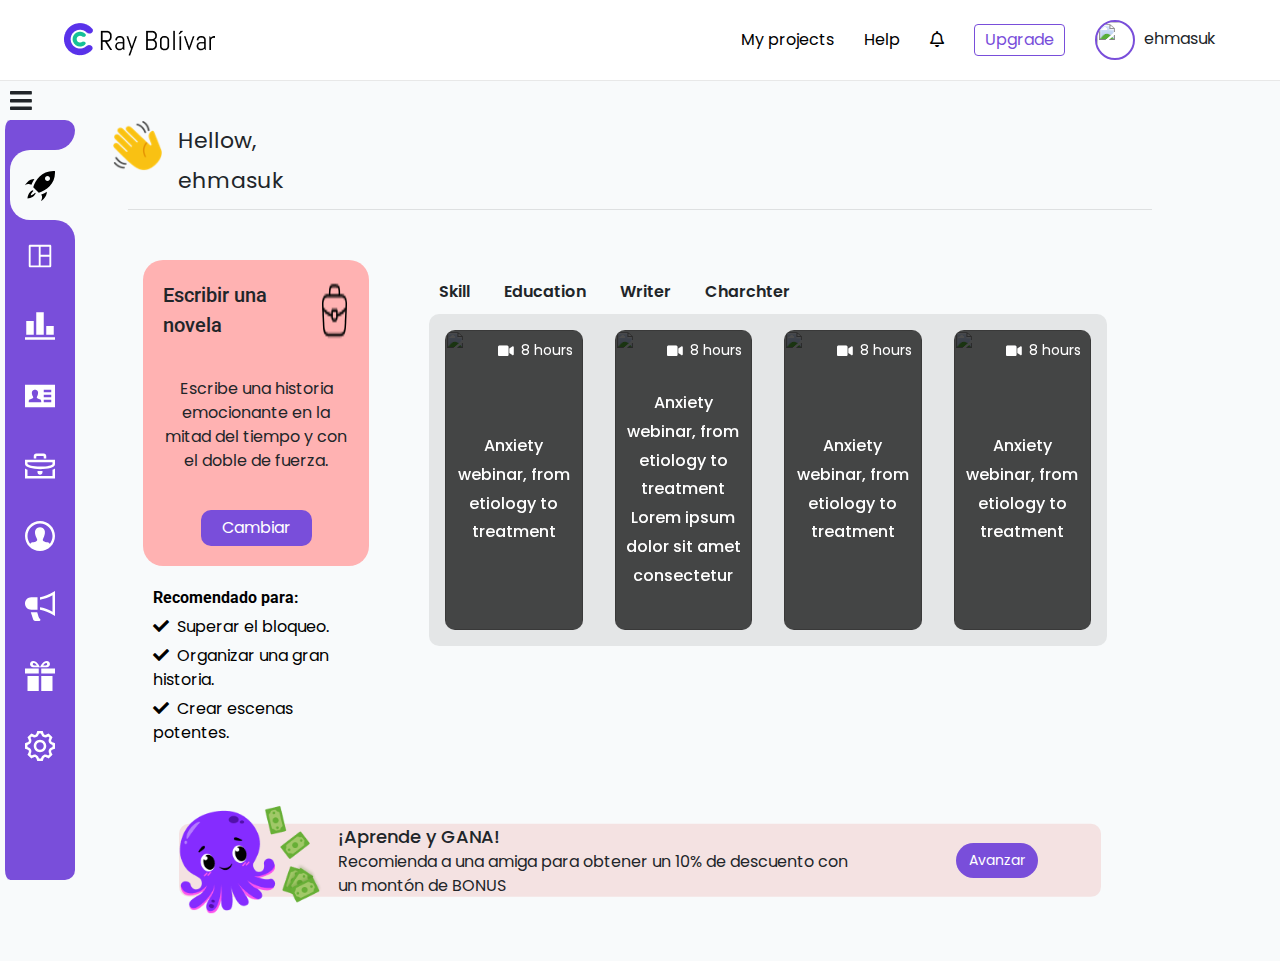
==== index.html @ 6b970803 "2" ====
<!DOCTYPE html>
<html lang="en">
    <head>
        <meta charset="UTF-8" />
        <meta name="viewport" content="width=device-width, initial-scale=1.0" />
        <meta http-equiv="X-UA-Compatible" content="ie=edge" />
        <meta name="Description" content="Enter your description here" />
        <link rel="stylesheet" href="https://cdnjs.cloudflare.com/ajax/libs/twitter-bootstrap/4.6.0/css/bootstrap.min.css" />
        <link rel="stylesheet" href="https://cdnjs.cloudflare.com/ajax/libs/font-awesome/5.15.4/css/all.min.css" />
        <link rel="stylesheet" href="style.css" />
        <!-- google fonts -->
        <link href="https://fonts.googleapis.com/css2?family=Abel&family=Inter:wght@400;500;600&display=swap" rel="stylesheet">
        <link href="https://fonts.googleapis.com/css2?family=Poppins:wght@300;400;500;600;700;800&family=Roboto:wght@300;400;500;700;900&display=swap" rel="stylesheet">
        <!-- owl carousel -->
        <link rel="stylesheet" href="css/owl.carousel.min.css">
        <link rel="stylesheet" href="css/owl.theme.default.min.css">
        <title>Dashboard 2.0</title>
    </head>
    <body>


<!-- font-family: 'Abel', sans-serif; -->
<!-- font-family: 'Inter', sans-serif; -->
<!-- font-family: 'Roboto', sans-serif; -->


        <!-- header -->
        <div class="new-dash-header">
            <div class="header-container">
                <div class="row align-items-center justify-content-between">
                    <div class="col logo">
                        <img src="img/Group 263.png" alt="" class="img-fluid">
                    </div>
                    <div class="col">
                        <div class="link-itmes">

                            <a href="#">My projects</a>
                            <a href="#">Help</a>
                            <a href="#"><i class="far fa-bell"></i></a>
                            <a href="#">
                                <button class="btn upgrade-btn">Upgrade</button>
                            </a>
                            <div href="#" class="user-img-wraper">
                                <img src="https://escuela-ray-bolivar-sosa.com/newtheme/images/59f9b8d60fe1f-bpfull6fb4.jpg" alt="" class="img-fluid">
                                <span>ehmasuk</span>
                                <div class="drop-inner">
                                    <a href="#"> <i class="fas fa-user"></i> Profile</a>
                                    <a href="#"> <i class="fas fa-play-circle"></i> Videos</a>
                                    <a href="#"> <i class="fas fa-money-bill"></i> Facturas</a>
                                    <a href="#"> <i class="fas fa-award"></i> Certificados</a>
                                    <a href="#"> <i class="far fa-heart"></i> Lista de deseos</a>
                                </div>
                            </div>

                        </div>
                    </div>
                </div>
            </div>
        </div>


        <i class="fas fa-bars" id="dashborad-toogle-btn"></i>

        <!-- sidebar -->
        <div class="new-sidebar">
            
            <ul>
                <li class="list active">
                    <b></b>
                    <b></b>
                    <a href="#">
                        <span class="icon">
                            <svg xmlns="http://www.w3.org/2000/svg" width="24" height="24" viewBox="0 0 24 24"><path d="M8.566 17.842c-.945 2.462-3.678 4.012-6.563 4.161.139-2.772 1.684-5.608 4.209-6.563l.51.521c-1.534 1.523-2.061 2.765-2.144 3.461.704-.085 2.006-.608 3.483-2.096l.505.516zm-1.136-11.342c-1.778-.01-4.062.911-5.766 2.614-.65.649-1.222 1.408-1.664 2.258 1.538-1.163 3.228-1.485 5.147-.408.566-1.494 1.32-3.014 2.283-4.464zm5.204 17.5c.852-.44 1.61-1.013 2.261-1.664 1.708-1.706 2.622-4.001 2.604-5.782-1.575 1.03-3.125 1.772-4.466 2.296 1.077 1.92.764 3.614-.399 5.15zm11.312-23.956c-.428-.03-.848-.044-1.261-.044-9.338 0-14.465 7.426-16.101 13.009l4.428 4.428c5.78-1.855 12.988-6.777 12.988-15.993v-.059c-.002-.437-.019-.884-.054-1.341zm-5.946 7.956c-1.105 0-2-.895-2-2s.895-2 2-2 2 .895 2 2-.895 2-2 2z"/></svg>
                        </span>
                        <span class="title">Startup</span>
                    </a>
                </li>
                <li class="list">
                    <b></b>
                    <b></b>
                    <a href="#">
                        <span class="icon">
                            <svg clip-rule="evenodd" fill-rule="evenodd" stroke-linejoin="round" stroke-miterlimit="2" viewBox="0 0 24 24" xmlns="http://www.w3.org/2000/svg"><path d="m21 4c0-.478-.379-1-1-1h-16c-.62 0-1 .519-1 1v16c0 .621.52 1 1 1h16c.478 0 1-.379 1-1zm-10 .5v15h-6.5v-15zm1.5 8h7v7h-7zm7-8v6.5h-7v-6.5z" fill-rule="nonzero"/></svg>
                        </span>
                        <span class="title">Dashboard</span>
                    </a>
                </li>
                <li class="list">
                    <b></b>
                    <b></b>
                    <a href="#">
                        <span class="icon">
                            <svg xmlns="http://www.w3.org/2000/svg" width="24" height="24" viewBox="0 0 24 24"><path d="M7 19h-6v-11h6v11zm8-18h-6v18h6v-18zm8 11h-6v7h6v-7zm1 9h-24v2h24v-2z"/></svg>
                        </span>
                        <span class="title">Objetivo</span>
                    </a>
                </li>
                <li class="list">
                    <b></b>
                    <b></b>
                    <a href="#">
                        <span class="icon">
                            <svg xmlns="http://www.w3.org/2000/svg" width="24" height="24" viewBox="0 0 24 24"><path d="M0 3v18h24v-18h-24zm13 14h-10v-.417c-.004-1.112.044-1.747 1.324-2.043 1.403-.324 2.787-.613 2.122-1.841-1.973-3.637-.563-5.699 1.554-5.699 2.077 0 3.521 1.985 1.556 5.699-.647 1.22.688 1.51 2.121 1.841 1.284.297 1.328.936 1.323 2.057v.403zm8 0h-6v-2h6v2zm0-4h-6v-2h6v2zm0-4h-6v-2h6v2z"/></svg>
                        </span>
                        <span class="title">Asesorías</span>
                    </a>
                </li>
                <li class="list">
                    <b></b>
                    <b></b>
                    <a href="#">
                        <span class="icon">
                            <svg xmlns="http://www.w3.org/2000/svg" width="24" height="24" viewBox="0 0 24 24"><path d="M22 9v1.528c-.476.69-3.815 1.971-9.77 1.971-6.239 0-9.736-1.358-10.23-2.088v-1.411h20zm2-2h-24v3.491c0 2.657 6.154 4.009 12.23 4.009 5.922 0 11.77-1.284 11.77-3.895v-3.605zm-2 8.074v4.926h-20v-5.001c-.823-.337-1.478-.711-2-1.096v8.097h24v-7.949c-.583.402-1.262.741-2 1.023zm-8 1.958c0 1.087-.896 1.968-2 1.968s-2-.881-2-1.968v-1.032h4v1.032zm-5-15.032c-1.104 0-2 .896-2 2v2h2v-1.5c0-.276.224-.5.5-.5h5c.276 0 .5.224.5.5v1.5h2v-2c0-1.104-.896-2-2-2h-6z"/></svg>
                        </span>
                        <span class="title">Mis Libros</span>
                    </a>
                </li>
                <li class="list">
                    <b></b>
                    <b></b>
                    <a href="#">
                        <span class="icon">
                            <svg xmlns="http://www.w3.org/2000/svg" width="24" height="24" viewBox="0 0 24 24"><path d="M12 0c-6.627 0-12 5.373-12 12s5.373 12 12 12 12-5.373 12-12-5.373-12-12-12zm7.753 18.305c-.261-.586-.789-.991-1.871-1.241-2.293-.529-4.428-.993-3.393-2.945 3.145-5.942.833-9.119-2.489-9.119-3.388 0-5.644 3.299-2.489 9.119 1.066 1.964-1.148 2.427-3.393 2.945-1.084.25-1.608.658-1.867 1.246-1.405-1.723-2.251-3.919-2.251-6.31 0-5.514 4.486-10 10-10s10 4.486 10 10c0 2.389-.845 4.583-2.247 6.305z"/></svg>
                        </span>
                        <span class="title">Puntos</span>
                    </a>
                </li>
                <li class="list">
                    <b></b>
                    <b></b>
                    <a href="#">
                        <span class="icon">
                            <svg xmlns="http://www.w3.org/2000/svg" width="24" height="24" viewBox="0 0 24 24"><path d="M10 5h-5.033c-2.743 0-4.967 2.239-4.967 5 0 2.762 2.224 5 4.967 5h5.033v-10zm2.007 17.475c-.52-.424-.902-.994-1.095-1.637l-1.151-3.827h-5.125l1.905 5.883c.214.659.828 1.106 1.521 1.106h3.439c.358 0 .677-.225.797-.562.12-.337.015-.713-.263-.939l-.028-.024zm-.007-17.475v2.014c3.088-.445 6.379-1.603 10-3.544v13.064c-3.607-1.924-6.958-3.109-10-3.548v2.014c3.164.509 7.16 1.992 12 5v-20c-4.964 3.085-8.877 4.502-12 5z"/></svg>
                        </span>
                        <span class="title">Afiliacion</span>
                    </a>
                </li>
                </li>
                <li class="list">
                    <b></b>
                    <b></b>
                    <a href="#">
                        <span class="icon">
                            <svg xmlns="http://www.w3.org/2000/svg" width="24" height="24" viewBox="0 0 24 24"><path d="M11 24h-9v-12h9v12zm0-18h-11v4h11v-4zm2 18h9v-12h-9v12zm0-18v4h11v-4h-11zm4.369-6c-2.947 0-4.671 3.477-5.369 5h5.345c3.493 0 3.53-5 .024-5zm-.796 3.621h-2.043c.739-1.121 1.439-1.966 2.342-1.966 1.172 0 1.228 1.966-.299 1.966zm-9.918 1.379h5.345c-.698-1.523-2.422-5-5.369-5-3.506 0-3.469 5 .024 5zm.473-3.345c.903 0 1.603.845 2.342 1.966h-2.043c-1.527 0-1.471-1.966-.299-1.966z"/></svg>
                        </span>
                        <span class="title">Suscripcion</span>
                    </a>
                </li>
                <li class="list">
                    <b></b>
                    <b></b>
                    <a href="#">
                        <span class="icon">
                            <svg xmlns="http://www.w3.org/2000/svg" width="24" height="24" viewBox="0 0 24 24"><path d="M24 14.187v-4.374c-2.148-.766-2.726-.802-3.027-1.529-.303-.729.083-1.169 1.059-3.223l-3.093-3.093c-2.026.963-2.488 1.364-3.224 1.059-.727-.302-.768-.889-1.527-3.027h-4.375c-.764 2.144-.8 2.725-1.529 3.027-.752.313-1.203-.1-3.223-1.059l-3.093 3.093c.977 2.055 1.362 2.493 1.059 3.224-.302.727-.881.764-3.027 1.528v4.375c2.139.76 2.725.8 3.027 1.528.304.734-.081 1.167-1.059 3.223l3.093 3.093c1.999-.95 2.47-1.373 3.223-1.059.728.302.764.88 1.529 3.027h4.374c.758-2.131.799-2.723 1.537-3.031.745-.308 1.186.099 3.215 1.062l3.093-3.093c-.975-2.05-1.362-2.492-1.059-3.223.3-.726.88-.763 3.027-1.528zm-4.875.764c-.577 1.394-.068 2.458.488 3.578l-1.084 1.084c-1.093-.543-2.161-1.076-3.573-.49-1.396.581-1.79 1.693-2.188 2.877h-1.534c-.398-1.185-.791-2.297-2.183-2.875-1.419-.588-2.507-.045-3.579.488l-1.083-1.084c.557-1.118 1.066-2.18.487-3.58-.579-1.391-1.691-1.784-2.876-2.182v-1.533c1.185-.398 2.297-.791 2.875-2.184.578-1.394.068-2.459-.488-3.579l1.084-1.084c1.082.538 2.162 1.077 3.58.488 1.392-.577 1.785-1.69 2.183-2.875h1.534c.398 1.185.792 2.297 2.184 2.875 1.419.588 2.506.045 3.579-.488l1.084 1.084c-.556 1.121-1.065 2.187-.488 3.58.577 1.391 1.689 1.784 2.875 2.183v1.534c-1.188.398-2.302.791-2.877 2.183zm-7.125-5.951c1.654 0 3 1.346 3 3s-1.346 3-3 3-3-1.346-3-3 1.346-3 3-3zm0-2c-2.762 0-5 2.238-5 5s2.238 5 5 5 5-2.238 5-5-2.238-5-5-5z"/></svg>
                        </span>
                        <span class="title">Setting</span>
                    </a>
                </li>


            </ul>
        </div>




        <div class="content">
            <!-- content -->
            <!-- content -->
            <!-- content -->

            <!-- landing content -->
            <div class="landing">
                <div class="gretings">
                    <div class="row pb-2">
                        <div class="d-flex">
                            <img src="img/wave_hand.png" alt="" class="img-fluid mr-3">
                            <p class="text">Hellow, <br> ehmasuk</p>
                        </div>
                    </div>
                </div>




                <div class="landing-box-wraper row m-0">


                    <div class="col-md-3 landing-single-box1">
                        <div class="landing-box" style="background-color: #FFB2B2;">
                            <div class="title">
                                <p>Escribir una novela</p>
                                <img src="img/briefcase.png" alt="" class="img-fluid">
                            </div>
                            <div class="box-body">
                                <p class="mb-0">Escribe una historia emocionante en la mitad del tiempo y con el doble de fuerza.</p>
                            </div>
                            <div class="procced-btn">
                                <button class="btn">Cambiar</button>
                            </div>
                        </div>
                        <div class="landing-infos">
                            <p class="title">Recomendado para:</p>
                            <p class="point"> <i class="fa fa-check mr-1"></i> <span>Superar el bloqueo.</span></p>
                            <p class="point"> <i class="fa fa-check mr-1"></i> <span>Organizar una gran historia.</span></p>
                            <p class="point"> <i class="fa fa-check mr-1"></i> <span>Crear escenas potentes.</span></p>
                        </div>
                    </div>



                    <div class="col-md-3 landing-single-box2">
                        <div class="landing-box" style="background-color: #F9C114;">
                            <div class="title">
                                <p>Aprender técnica narrativa</p>
                                <img src="img/briefcase.png" alt="" class="img-fluid">
                            </div>
                            <div class="box-body">
                                <p class="mb-0">Crea historias adictivas con las técnicas narrativas usadas por los clásicos.</p>
                            </div>
                            <div class="procced-btn">
                                <button class="btn">Seleccionar</button>
                            </div>
                        </div>
                        <div class="landing-infos">
                            <p class="title">Recomendado para:</p>
                            <p class="point"> <i class="fa fa-check mr-1"></i> <span>Obliga al lector a leer hasta el final.</span></p>
                            <p class="point"> <i class="fa fa-check mr-1"></i> <span>Aprende a generar suspense.</span></p>
                            <p class="point"> <i class="fa fa-check mr-1"></i> <span>Explota el potencial de tus ideas.</span></p>
                        </div>
                    </div>
                    <div class="col-md-3 landing-single-box3">
                        <div class="landing-box" style="background-color: #B984FF;">
                            <div class="title">
                                <p>Vende más libros</p>
                                <img src="img/briefcase.png" alt="" class="img-fluid">
                            </div>
                            <div class="box-body">
                                <p class="mb-0">Vende 1000 copias de tu libro en la primera semana, utiliza una estrategia arrasadora.</p>
                            </div>
                            <div class="procced-btn">
                                <button class="btn">Seleccionar</button>
                            </div>
                        </div>
                        <div class="landing-infos">
                            <p class="title">Recomendado para:</p>
                            <p class="point"> <i class="fa fa-check mr-1"></i> <span>Fundar una comunidad de seguidores.</span></p>
                            <p class="point"> <i class="fa fa-check mr-1"></i> <span>Crear mensajes virales.</span></p>
                            <p class="point"> <i class="fa fa-check mr-1"></i> <span>Incentivar las ventas de tus libros.</span></p>
                        </div>
                    </div>
                    <div class="col-md-3 landing-single-box4">
                        <div class="landing-box" style="background-color: #4AD3FF;">
                            <div class="title">
                                <p>Publicar en Amazon</p>
                                <img src="img/briefcase.png" alt="" class="img-fluid">
                            </div>
                            <div class="box-body">
                                <p class="mb-0">Elige las palabras clave adecuadas, elabora una sinopsis vendedora.</p>
                            </div>
                            <div class="procced-btn">
                                <button class="btn">Seleccionar</button>
                            </div>
                        </div>
                        <div class="landing-infos">
                            <p class="title">Recomendado para:</p>
                            <p class="point"> <i class="fa fa-check mr-1"></i> <span>Publicar en Ebook y Papel.</span></p>
                            <p class="point"> <i class="fa fa-check mr-1"></i> <span>Obtener libros a bajo precio para presentaciones.</span></p>
                            <p class="point"> <i class="fa fa-check mr-1"></i> <span>Ganar visibilidad en Amazon con las palabras clave adecuadas.</span></p>
                        </div>
                    </div>







                    <div class="col-md-9 ml-auto" style="transition: 1s !important;">
                        <div class="landing-video-carousel">
                            <div class="keywords">
                                <span>Skill</span>
                                <span>Education</span>
                                <span>Writer</span>
                                <span>Charchter</span>
                            </div>
                            <div class="carousel-section owl-carousel" style="border-radius: 10px;backdrop-filter: blur(50px);background-color: #00000014;">
        
                                <div class="p-3">
                                    <div class="single-amazing">
                                        <div class="duration">
                                            <i class="fas fa-video"></i>
                                            <span>8 hours</span>
                                        </div>
                                        <img src="https://images.unsplash.com/photo-1616530940355-351fabd9524b?ixlib=rb-4.0.3&ixid=MnwxMjA3fDB8MHxzZWFyY2h8M3x8bW92aWUlMjBwb3N0ZXJ8ZW58MHx8MHx8&auto=format&fit=crop&w=500&q=60" alt="" class="img-fluid cover-img">
                                        <i class="fas fa-play"></i>
                                        <p class="head">Anxiety webinar, from etiology to treatment</p>
                                    </div>
                                </div>
                                <div class="p-3">
                                    <div class="single-amazing">
                                        <div class="duration">
                                            <i class="fas fa-video"></i>
                                            <span>8 hours</span>
                                        </div>
                                        <img src="https://images.unsplash.com/photo-1580130775562-0ef92da028de?ixlib=rb-4.0.3&ixid=MnwxMjA3fDB8MHxzZWFyY2h8MTR8fG1vdmllJTIwcG9zdGVyfGVufDB8fDB8fA%3D%3D&auto=format&fit=crop&w=500&q=60" alt="" class="img-fluid cover-img">
                                        <i class="fas fa-play"></i>
                                        <p class="head">Anxiety webinar, from etiology to treatment Lorem ipsum dolor sit amet consectetur</p>
                                    </div>
                                </div>
                                <div class="p-3">
                                    <div class="single-amazing">
                                        <div class="duration">
                                            <i class="fas fa-video"></i>
                                            <span>8 hours</span>
                                        </div>
                                        <img src="https://images.unsplash.com/photo-1619164816991-22d393238d8f?ixlib=rb-4.0.3&ixid=MnwxMjA3fDB8MHxzZWFyY2h8MjB8fG1vdmllJTIwcG9zdGVyfGVufDB8fDB8fA%3D%3D&auto=format&fit=crop&w=500&q=60" alt="" class="img-fluid cover-img">
                                        <i class="fas fa-play"></i>
                                        <p class="head">Anxiety webinar, from etiology to treatment</p>
                                    </div>
                                </div>
                                <div class="p-3">
                                    <div class="single-amazing">
                                        <div class="duration">
                                            <i class="fas fa-video"></i>
                                            <span>8 hours</span>
                                        </div>
                                        <img src="https://images.unsplash.com/photo-1635805737707-575885ab0820?ixlib=rb-4.0.3&ixid=MnwxMjA3fDB8MHxzZWFyY2h8NHx8bW92aWUlMjBwb3N0ZXJ8ZW58MHx8MHx8&auto=format&fit=crop&w=500&q=60" alt="" class="img-fluid cover-img">
                                        <i class="fas fa-play"></i>
                                        <p class="head">Anxiety webinar, from etiology to treatment</p>
                                    </div>
                                </div>
                                <div class="p-3">
                                    <div class="single-amazing">
                                        <div class="duration">
                                            <i class="fas fa-video"></i>
                                            <span>8 hours</span>
                                        </div>
                                        <img src="https://images.unsplash.com/photo-1590179068383-b9c69aacebd3?ixlib=rb-4.0.3&ixid=MnwxMjA3fDB8MHxzZWFyY2h8N3x8bW92aWUlMjBwb3N0ZXJ8ZW58MHx8MHx8&auto=format&fit=crop&w=500&q=60" alt="" class="img-fluid cover-img">
                                        <i class="fas fa-play"></i>
                                        <p class="head">Anxiety webinar, from etiology to treatment</p>
                                    </div>
                                </div>
        
                            </div>
                        </div>
                    </div>



                </div>







                <div class="affiliate-bar">
                    <div class="wraper">
                        <div class="row align-items-center justify-content-center">
                            <div class="col-md-2 p-0">
                                <img src="img/aff.png" alt="" class="img-fluid">
                            </div>
                            <div class="col-md-7">
                                <b>¡Aprende y GANA!</b>
                                <p>Recomienda a una amiga para obtener un 10% de descuento con un montón de BONUS</p>
                            </div>
                            <div class="col-md-3 text-center p-0">
                                <button class="btn affiliate-btn">Avanzar</button>
                            </div>
                        </div>
                    </div>
                </div>





            </div>





        </div>



        <!-- mini price when click update button -->
        <div class="mini-price">
            <i class="fas fa-caret-up"></i>
            <div class="row m-0">
                <div class="col-lg-3 col-md-6 col-sm-12 mini-price-single">
                    <p class="head">Principiante</p>
                    <p class="title">Ideal para probar</p>
                    <p class="price">9.99€/mes</p>
                    <button onclick="popShow()" class="price-btn btn">Empezar prueba gratis</button>
                    <a class="detail" href="#">Detalles</a>
                </div>
                <div class="col-lg-3 col-md-6 col-sm-12 mini-price-single">
                    <p class="head">Aprendices</p>
                    <p class="title">Empieza tu carrera</p>
                    <p class="price">18.99€/mes</p>
                    <button onclick="popShow()"  class="price-btn btn">Empezar prueba gratis</button>
                    <a class="detail" href="#">Detalles</a>
                </div>
                <div class="col-lg-3 col-md-6 col-sm-12 mini-price-single">
                    <p class="head">Escritores</p>
                    <p class="title">Estrellas en ascenso</p>
                    <p class="price">29.99€/mes</p>
                    <button onclick="popShow()" class="price-btn btn">Empezar prueba gratis</button>
                    <a class="detail" href="#">Detalles</a>
                </div>
                <div class="col-lg-3 col-md-6 col-sm-12 mini-price-single">
                    <p class="head">Consagrados</p>
                    <p class="title">Ganar el Planeta</p>
                    <p class="price">39.99€/mes</p>
                    <button onclick="popShow()" class="price-btn btn">Empezar prueba gratis</button>
                    <a class="detail" href="#">Detalles</a>
                </div>
            </div>
        </div>
        <!-- payment popup -->
        <div class="latest-payement-popup-wraper">
            <div class="latest-payment-popup">
                <h1>Desbloquea Todas Las Funciones Y Comienza A Usarlas En Menos De 60 Segundos</h1>
                <div class="pop">
                    <i class="fas fa-times"></i>
                    <div class="radio">
                        <div class="single-option">
                            <p class="title">Pequeñas empresas - Mensual</p>
                            <p class="per">$20 <span>Ahorra 70%</span></p>
                            <p class="des">Prueba de 7 días gratis, libre de riesgo</p>
                            <p class="des">Cancela cuando quieras</p>
                        </div>
                    </div>
                    <form action="">
                        <label class="head" for="">Ingresa tu tarjeta de crédito o débito</label>
                        <input type="text">
                        <input type="submit" class="submit-btn" value="Empezar mi prueba gratis">
                    </form>
                    <div class="c-right">
                        Actualizandote a la versión superior, aceptas 
                        <a href="#">Política de privacidad</a> y <a href="#">Términos y condiciones.</a>
                    </div>
                </div>
            </div>
        </div>











<!-- jquery -->
<script src="https://code.jquery.com/jquery-3.6.0.min.js"></script>
<!-- owl carousel -->
<script src="js/owl.carousel.min.js"></script>



<!-- triger owl carousel -->
<script>
    $(document).ready(function(){
    $(document).ready(function(){
        $(".owl-carousel").owlCarousel({
            items:4,
            loop:true,
            autoplay:true,
            autoplayTimeout:3000,
            autoplayHoverPause:true,
            nav:false,
            smartSpeed:1000,
            animateOut:'',
            animateIn:'',
            stagePadding:0,
            margin:0,

            
            responsiveClass:true,
                    responsive:{
                        0:{
                            items:1,
                            nav:false,
                            dots:false,
                        },
                        600:{
                            items:1,
                            nav:false,
                        },
                        1000:{
                            items:4,
                            nav:false,
                        }
                    }
        });
        
        });
});
</script>



<script>

    // sidebar active class toggle
    const sidebarList = document.querySelectorAll('.list');
    for(let i=0; i<sidebarList.length; i++){
        sidebarList[i].addEventListener('click',()=>{
            let j = 0;
            while(j<sidebarList.length){
                sidebarList[j++].className = 'list';
            }
            sidebarList[i].className = 'list active';
        })
    }

    document.querySelector('#dashborad-toogle-btn').addEventListener('click',()=>{
        document.querySelector('.new-sidebar').classList.toggle('expand');
    });



    // landing carousel keyword
    const keyButton = document.querySelectorAll('.landing-video-carousel .keywords span');

    for(let i=0; i<keyButton.length; i++){
        keyButton[i].addEventListener('click',(e)=>{
            e.target.classList.toggle('key-active')
        })
    }

    // upgrade button 
    let a = document.querySelector('.upgrade-btn');
    a.addEventListener('click',()=>{
        document.querySelector('.mini-price').classList.toggle('show');
    })


    // payment popup open
    const popShow = ()=>{
                document.querySelector('.latest-payement-popup-wraper').style.cssText = "display:block";
                document.querySelector('.latest-payement-popup-wraper i').addEventListener('click',()=>{
                    document.querySelector('.latest-payement-popup-wraper').style.cssText = "display:none";
                })
            }



    // landing box toggle

    const box1 = document.querySelector('.landing-single-box1');
    const box2 = document.querySelector('.landing-single-box2');
    const box3 = document.querySelector('.landing-single-box3');
    const box4 = document.querySelector('.landing-single-box4');
    
    const box1Button = document.querySelector('.landing-single-box1>.landing-box .procced-btn');
    box1Button.addEventListener('click',()=>{
        box2.classList.toggle('show');
        box3.classList.toggle('show');
        box4.classList.toggle('show');
    })

</script>



    </body>
</html>
---- style.css ----
body{
    font-family: 'Poppins', sans-serif;
    background: #F8FAFB;
    font-weight: 400;
    min-height: 100vh;
}
.content{
    max-width: 80%;
    margin: auto;
    padding: 40px 0;
}

/* sidebar */
.new-sidebar{
    position: fixed;
    left: 0px;
    top: 120px;
    background-color: #794EDA;
    bottom: 20px;
    width: 70px;
    border-left: 5px solid #F8FAFB;
    border-radius: 10px;
    box-sizing: initial;
    transition: width .5s;
    overflow: hidden;
    z-index: 999;
}
.expand{
    width: 230px;
}
.new-sidebar ul{
    position: absolute;
    left: 0;
    top: 0;
    width: 100%;
    padding-left: 5px;
    padding-top: 30px;
}
.new-sidebar ul li{
    position: relative;
    width: 100%;
    list-style: none;
}
.new-sidebar ul .active{
    background-color: #F8FAFB;
    border-radius: 20px 0 0 20px;
    color: #000;
}
.new-sidebar ul .active svg{
    fill: #000 !important;
}
.new-sidebar ul .active a{
    color: #000 !important;
}
.new-sidebar ul li a{
    position: relative;
    width: 100%;
    text-decoration: none;
    color: #fff;
    display: flex;
}
.new-sidebar ul li a .icon{
    position: relative;
    display: block;
    min-width: 60px;
    min-height: 70px;
    line-height: 70px;
    text-align: center;
}
.new-sidebar ul li a .icon img{
    max-width: 30px;
}
.new-sidebar ul li a .icon svg{
    height: 30px;
    width: 30px;
    fill: #fff;
}
.new-sidebar ul li a .title{
    position: relative;
    padding-left: 10px;
    display: block;
    height: 60px;
    line-height: 70px;
}

/* sidebar curve */
.new-sidebar ul .active b:nth-child(1){
    position: absolute;
    top: -20px;
    height: 20px;
    width: 100%;
    background-color: #F8FAFB;
}
.new-sidebar ul .active b:nth-child(1)::before{
    content: '';
    left: 0;
    top:0;
    position: absolute;
    height: 100%;
    width: 100%;
    background-color: #794EDA;
    border-radius: 0 0 20px 0;
}
.new-sidebar ul .active b:nth-child(2){
    position: absolute;
    bottom: -20px;
    height: 20px;
    width: 100%;
    background-color: #F8FAFB;
}
.new-sidebar ul .active b:nth-child(2)::before{
    content: '';
    left: 0;
    top:0;
    position: absolute;
    height: 100%;
    width: 100%;
    background-color: #794EDA;
    border-radius: 0 20px 0 0;
}





/* header */
.new-dash-header{
    background-color: #fff;
    padding: 20px 0;
    border-bottom: 1px solid #E8E8E8;
}
.new-dash-header .header-container{
    max-width: 90%;
    margin: auto;
}
.new-dash-header .link-itmes{
    display: flex;
    justify-content: flex-end;
    align-items: center;
}
.new-dash-header .link-itmes a{
    text-decoration: none !important;
    color: #000 !important;
    margin-right: 30px;
}
.new-dash-header .link-itmes .user-img-wraper{
    position: relative;
    cursor: pointer;
}
.new-dash-header .link-itmes .upgrade-btn{
    border: 1px solid #794EDA;
    padding: 3px 10px;
    color: #794EDA;
}
.new-dash-header .link-itmes .user-img-wraper img{
    height: 40px;
    object-fit: cover;
    width: 40px;
    border-radius: 50%;
    border: 2px solid #794EDA;
    margin-right: 5px;
}
.user-img-wraper .drop-inner{
    position: absolute;
    right: 0;
    top: 100%;
    min-width: 230px;
    border-radius: 5px;
    background-color: #fff;
    box-shadow:1px 1px 5px rgba(153, 153, 153, 0.7);
    display: none;
    padding: 5px;
    z-index: 999;
}
.user-img-wraper .drop-inner a{
    display: block;
    margin: 0;
    padding: 10px 20px;
    display: flex;
    align-items: center;
}
.user-img-wraper .drop-inner i{
    width: 30px;
}
.user-img-wraper .drop-inner a:hover{
    background-color: #794EDA;
    color: #fff !important;
}
.new-dash-header .link-itmes .user-img-wraper:hover>.drop-inner{
    display: block;
}
.landing-infos{
    padding-left: 10px;
    margin: auto;
    margin-top: 20px;
    color: #000;
}
.landing-box-wraper{
    position: relative;
}

.landing-single-box2,
.landing-single-box3,
.landing-single-box4{
    display: none;
}






.landing-infos p{
    margin-bottom: 5px;
}
.landing-infos .title{
    font-weight: 700;
    font-family: 'Roboto', sans-serif;
    color: #000;
}
.landing-infos .point i{
    color: #000;
}
/* gretings */
.gretings{
    border-bottom: 1px solid rgba(0, 0, 0, 0.1);
}
.gretings img{
    height: 50px;
}
.gretings .text{
    font-size: 22px;
    line-height: 40px;
    margin-bottom: 0;
}

.landing-box{
    padding: 20px;
    border-radius: 20px;
    margin-top: 50px;
    min-height: 280px;
    cursor: pointer;
    transition: .3s;
}
.landing-box:hover{
    transform: scale(1.05);
}
.landing-box .box-body{
    min-height: 170px;
    text-align: center;
    display: flex;
    align-items: center;
    justify-content: center;
}
.landing-box .procced-btn{
    text-align: center;
}
.landing-box .procced-btn .btn{
    background-color: #794EDA;
    border-radius: 10px;
    color: #fff;
    padding: 5px 20px;
}
.landing-box .title{
    display: flex;
    justify-content: space-between;
    font-family: 'Roboto', sans-serif;
}
.landing-box .title p{
    font-size: 20px;
    margin-bottom: 0;
    font-weight: 500;
}
#dashborad-toogle-btn{
    position: fixed;
    left: 10px;
    font-size: 25px;
    top: 88px;
    cursor: pointer;
}


/* startup page slider */
.landing-video-carousel{
    background-color: transparent;
    margin-top: 30px;
    padding: 30px;
    border-radius: 10px;
}
.landing-video-carousel .keywords span{
    padding: 5px 10px;
    display: inline-block;
    margin-right: 10px;
    cursor: pointer;
    font-weight: 600;
    margin-top: 5px;
    margin-bottom: 5px;
}
.landing-video-carousel .keywords .key-active{
    color: #794EDA;
}
.landing-video-carousel .owl-nav,
.landing-video-carousel .owl-dots{
    display: none;
}
.single-amazing{
    padding: 20px;
    border-radius: 10px;
    position: relative;
    min-height: 300px;
    border-radius: 10px;
    transition: .3s;
    cursor: pointer;
}
.single-amazing .fa-play{
    position: absolute;
    left: 50%;
    top: 50%;
    transform: translate(-50%,-50%);
    font-size: 40px;
    color: #4C49E4;
    z-index: 9;
    display: none;
    transition: .5s;
    border: 3px solid #4C49E4;
    border-radius: 10px;
    padding: 10px;
}






.single-amazing:hover{
    transform: scale(1.08);
}
.single-amazing:hover>.fa-play{
    display: block;
}
.single-amazing .cover-img{
    height: 100%;
    position: absolute;
    left: 0;
    top: 0;
    width: 100%;
    object-fit: cover;
    border-radius: 10px;
    display: inline-block;
    z-index: 1;
}
.single-amazing .duration{
    display: flex;
    position: absolute;
    right: 10px;
    top: 10px;
    color: #fff;
    z-index: 9;
    font-size: 14px;
    align-items: center;
}
.single-amazing .duration i{
    margin-right: 7px;
    color: #fff;
}
.single-amazing::before{
    content: '';
    background-color: rgba(0, 0, 0, 0.7);
    width: 100%;
    height: 100%;
    left: 0;
    top: 0;
    position: absolute;
    z-index: 2;
    border-radius: 10px;
}

.single-amazing .price span{
    color: #928FAA;
    margin-left: 3px;
}
.single-amazing .head{
    position: absolute;
    left: 50%;
    top: 50%;
    transform: translate(-50%,-50%);
    width: 90%;
    color: #fff;
    margin-bottom: 5px;
    margin: 10px 0;
    z-index: 3;
    text-align: center;
    font-weight: 500;
    line-height: 180%;
}





/* mini price */
.mini-price{
    width: 80%;
    max-width: 1000px;
    background-color: #fff;
    position: absolute;
    right: 10%;
    top: 82px;
    box-shadow: 1px 1px 5px rgba(0, 0, 0, 0.2);
    display: none;
    z-index: 9;
}
.mini-price .fa-caret-up{
    position: absolute;
    right: 10%;
    top: -27px;
    font-size: 40px;
    color: rgba(244, 106, 214, 0.5);
}
.show{
    display: block !important;
}
.hide{
    display: none !important;
}
.mini-price-single{
    text-align: center;
    padding: 20px 0;
    border: 1px solid rgba(244, 106, 214, 0.1);
}
.mini-price-single:hover{
    background-color: rgba(244, 106, 214, 0.1);
}
.mini-price-single .head{
    font-weight: 700;
    color: #F46AD6;
}
.mini-price-single p{
    font-size: 24px;
}
.mini-price-single .title{
    font-weight: 300;
    color: #000;
    font-family: 'Roboto', sans-serif;
}
.mini-price-single .price{
    font-family: 'Gelasio', serif;
}
.mini-price-single .price-btn{
    font-family: 'Roboto', sans-serif;
    background: rgba(76, 73, 228, 0.81);
    border-radius: 4px;
    color: #fff;
    font-size: 16px;
}
.mini-price-single .detail{
    margin: 15px 0 0 0;
    cursor: pointer;
    font-family: 'Gelasio', serif;
    display: block;
    font-size: 18px;
    text-decoration: none;
    color: #000;
}


/* affiliate bar */
.affiliate-bar .wraper{
    max-width: 1000px;
    width: 90%;
    margin: auto;
    position: relative;
}
.affiliate-bar .wraper::before{
    content: '';
    position: absolute;
    left: 0;
    top: 50%;
    transform: translateY(-50%);
    height: 60%;
    width: 100%;
    background-color: #F4E2E2;
    border-radius: 10px;
}
.affiliate-bar{
    margin-top: 50px;
}
.affiliate-bar b{
    font-weight: 500;
    font-size: 18px;
}
.affiliate-bar p{
    margin-bottom: 0;
}
.affiliate-btn{
    background-color: #794EDA;
    color: #fff;
    font-size: 14px;
    border-radius: 20px;
}
.affiliate-btn:hover{
    color: #fff;
}



/* payment popup */
.latest-payement-popup-wraper{
    position: fixed;
    width: 100%;
    left: 0;
    top: 0;
    z-index: 999;
    overflow: auto;
    height: 100%;
    display: none;
    background-color: rgba(0, 0, 0, 0.5);
    backdrop-filter: blur(10px);
}
.latest-payement-popup-wraper i{
    position: absolute;
    right: 10%;
    top: 20px;
    color: red;
    cursor: pointer;
    font-size: 30px;
}
.latest-payement-popup-wraper {
    -ms-overflow-style: none;
    scrollbar-width: none;
}
.latest-payement-popup-wraper::-webkit-scrollbar { 
    display: none;
}
.latest-payment-popup{
    max-width: 680px;
    width:90%;
    margin: auto;
    padding: 50px 0;
}
.latest-payment-popup h1{
    color: rgb(255, 255, 255);
    font-size: 44px;
    font-weight: 700;
    margin: 0px 0px 40px;
    padding: 0px;
    line-height: 54px;
    white-space: pre-wrap;
    word-break: break-word;
    text-align: center;
    font-family: 'Roboto', sans-serif;
}

.latest-payment-popup .pop{
    padding: 30px;
    background-color: rgb(255, 255, 255);
    color: rgb(32, 32, 32);
    box-shadow: rgb(19 23 35 / 4%) 0px 12px 35px 10px;
}
.latest-payment-popup .pop form input{
    width: 100%;
    padding: 10px 20px;
    font-size: 15px;
    margin-bottom: 10px;
    outline: none;
    border-radius: 2px;
    border: 1px solid rgb(209, 215, 217);
    background-color: rgb(255, 255, 255);

}
.latest-payment-popup .pop form .head{
    font-size: 18px;
    margin: 15px 0px;
    font-weight: 300;
}
.latest-payment-popup .pop form .submit-btn{
    padding: 15px 20px;
    border-radius: 4px;
    background-color: #4C49E4;
    color: #fff;
    font-size: 20px;
    font-weight: 700;
    margin-top: 30px;
}
.latest-payment-popup .pop .c-right{
    color: rgb(32, 32, 32);
    font-size: 13px;
    margin: 20px 0px 36px;
    font-weight: 300;
    text-align: center;
}
.latest-payment-popup .pop .c-right a{
    color: #F46AD6;
}
.pop .radio .single-option{
    color: #202020;
    padding: 10px 15px;
    border: 1px solid #F46AD6;
}
.pop .radio .single-option p{
    margin-bottom: 5px;
}
.pop .radio .single-option .title{
    font-size: 14px;
    font-weight: 700;
}
.pop .radio .single-option .per{
    font-size: 24px;
    font-weight: 700;
    display: flex;
    align-items: center;
    font-family: 'Roboto', sans-serif;
}
.pop .radio .single-option .per span{
    color: #F46AD6;
    font-size: 14px;
    font-weight: 400;
    margin-left: 5px;
}
.pop .radio .single-option .des{
    font-size: 13px;
}
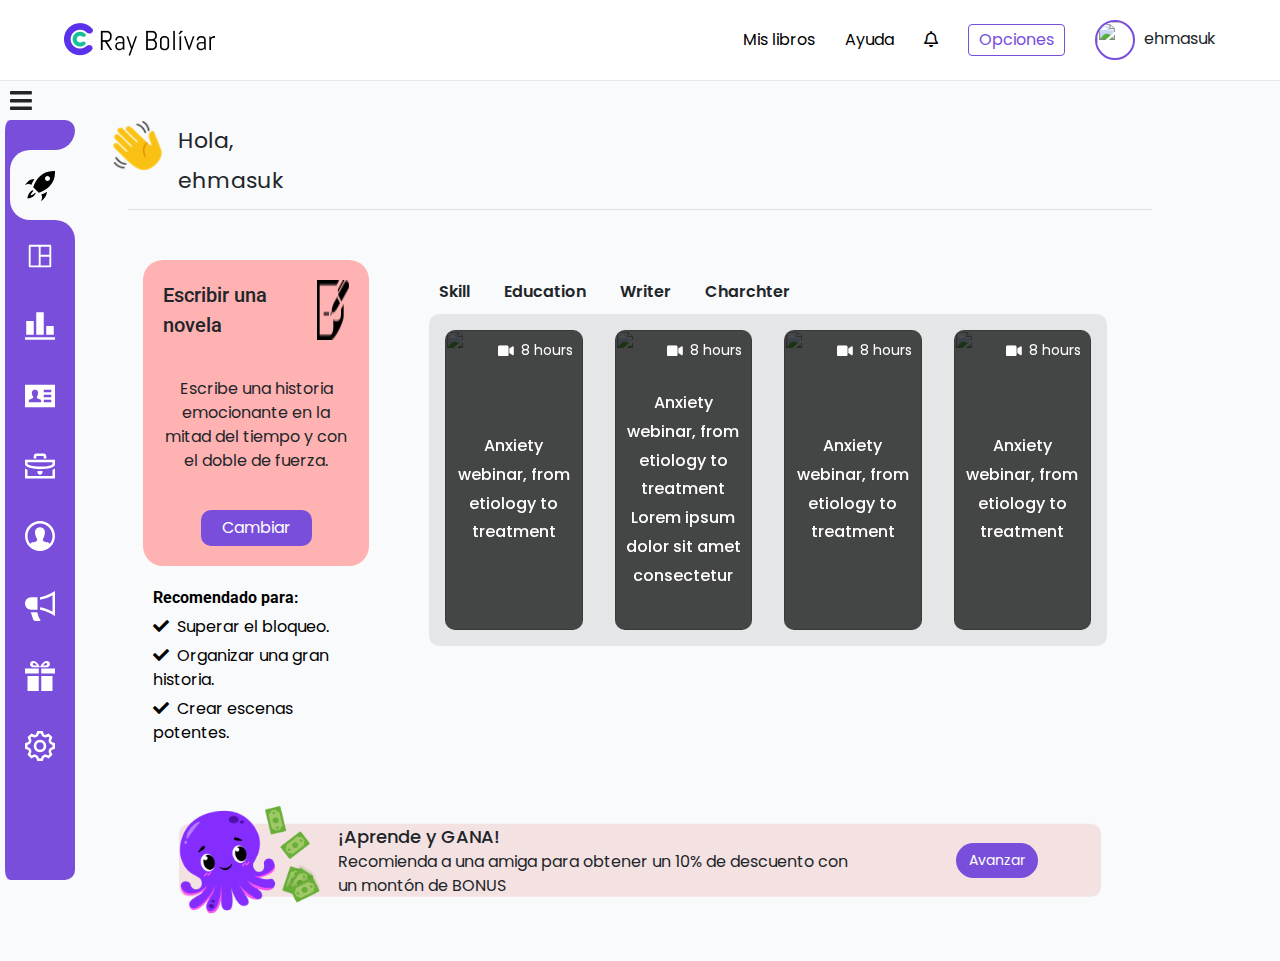
==== commit bb84a6d1: "3" ====
--- a/index.html
+++ b/index.html
@@ -34,11 +34,11 @@
                     <div class="col">
                         <div class="link-itmes">
 
-                            <a href="#">My projects</a>
-                            <a href="#">Help</a>
+                            <a href="#">Mis libros</a>
+                            <a href="#">Ayuda</a>
                             <a href="#"><i class="far fa-bell"></i></a>
                             <a href="#">
-                                <button class="btn upgrade-btn">Upgrade</button>
+                                <button class="btn upgrade-btn">Opciones</button>
                             </a>
                             <div href="#" class="user-img-wraper">
                                 <img src="https://escuela-ray-bolivar-sosa.com/newtheme/images/59f9b8d60fe1f-bpfull6fb4.jpg" alt="" class="img-fluid">
@@ -175,7 +175,7 @@
                     <div class="row pb-2">
                         <div class="d-flex">
                             <img src="img/wave_hand.png" alt="" class="img-fluid mr-3">
-                            <p class="text">Hellow, <br> ehmasuk</p>
+                            <p class="text">Hola, <br> ehmasuk</p>
                         </div>
                     </div>
                 </div>
@@ -190,7 +190,7 @@
                         <div class="landing-box" style="background-color: #FFB2B2;">
                             <div class="title">
                                 <p>Escribir una novela</p>
-                                <img src="img/briefcase.png" alt="" class="img-fluid">
+                                <img src="img/writepng.png" alt="" class="img-fluid">
                             </div>
                             <div class="box-body">
                                 <p class="mb-0">Escribe una historia emocionante en la mitad del tiempo y con el doble de fuerza.</p>
@@ -213,7 +213,7 @@
                         <div class="landing-box" style="background-color: #F9C114;">
                             <div class="title">
                                 <p>Aprender técnica narrativa</p>
-                                <img src="img/briefcase.png" alt="" class="img-fluid">
+                                <img src="img/tech.png" alt="" class="img-fluid">
                             </div>
                             <div class="box-body">
                                 <p class="mb-0">Crea historias adictivas con las técnicas narrativas usadas por los clásicos.</p>
@@ -233,7 +233,7 @@
                         <div class="landing-box" style="background-color: #B984FF;">
                             <div class="title">
                                 <p>Vende más libros</p>
-                                <img src="img/briefcase.png" alt="" class="img-fluid">
+                                <img src="img/coins.png" alt="" class="img-fluid">
                             </div>
                             <div class="box-body">
                                 <p class="mb-0">Vende 1000 copias de tu libro en la primera semana, utiliza una estrategia arrasadora.</p>
@@ -253,7 +253,7 @@
                         <div class="landing-box" style="background-color: #4AD3FF;">
                             <div class="title">
                                 <p>Publicar en Amazon</p>
-                                <img src="img/briefcase.png" alt="" class="img-fluid">
+                                <img src="img/award.png" alt="" class="img-fluid">
                             </div>
                             <div class="box-body">
                                 <p class="mb-0">Elige las palabras clave adecuadas, elabora una sinopsis vendedora.</p>
@@ -264,9 +264,9 @@
                         </div>
                         <div class="landing-infos">
                             <p class="title">Recomendado para:</p>
-                            <p class="point"> <i class="fa fa-check mr-1"></i> <span>Publicar en Ebook y Papel.</span></p>
-                            <p class="point"> <i class="fa fa-check mr-1"></i> <span>Obtener libros a bajo precio para presentaciones.</span></p>
-                            <p class="point"> <i class="fa fa-check mr-1"></i> <span>Ganar visibilidad en Amazon con las palabras clave adecuadas.</span></p>
+                            <p class="point"> <i class="fa fa-check mr-1"></i> <span>Publicar en Ebook y papel.</span></p>
+                            <p class="point"> <i class="fa fa-check mr-1"></i> <span>Libros a bajo precio (presentaciones)</span></p>
+                            <p class="point"> <i class="fa fa-check mr-1"></i> <span>Más visibilidad en Amazon.</span></p>
                         </div>
                     </div>
 
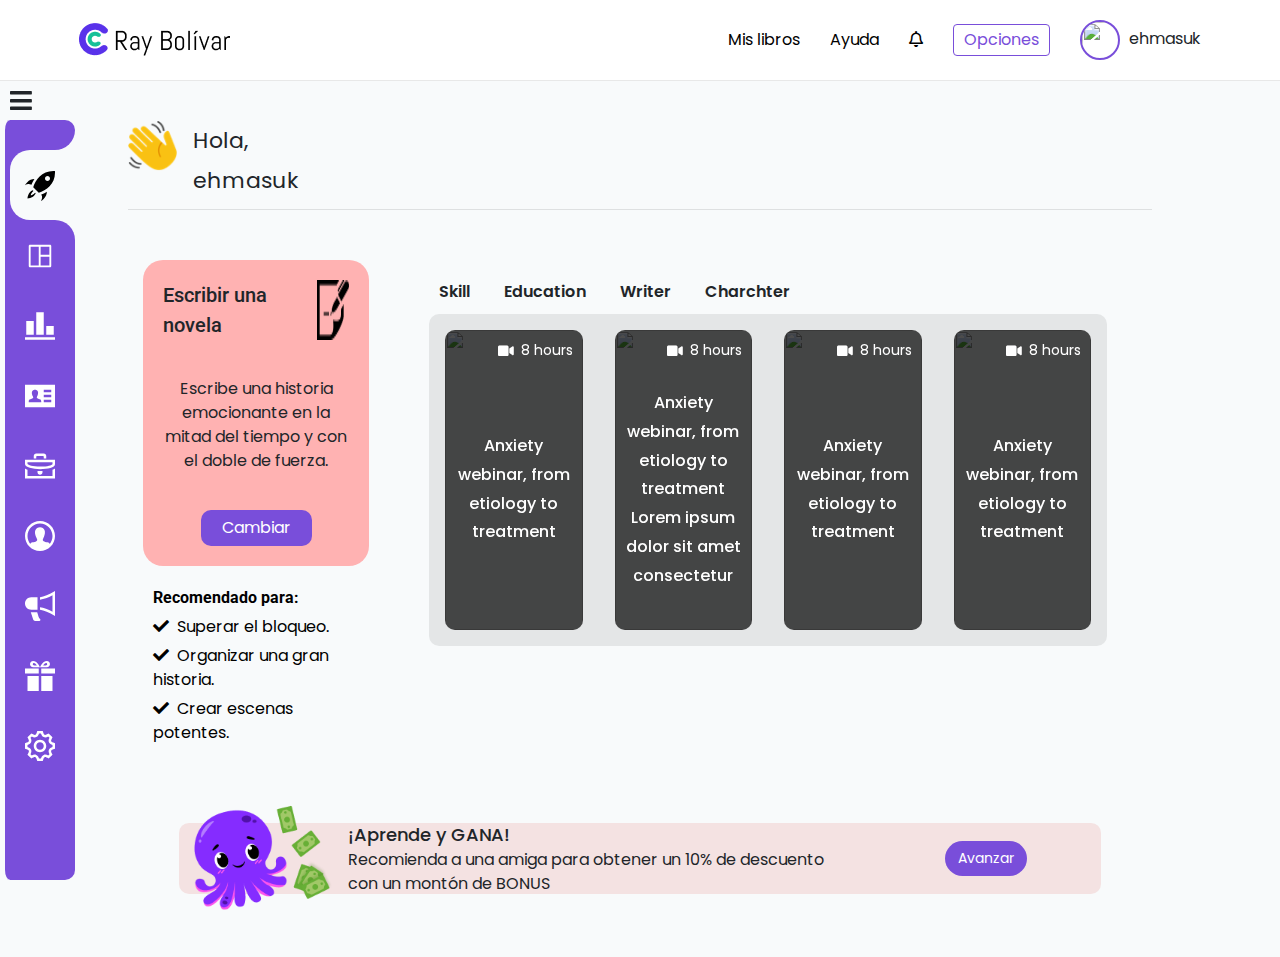
==== commit 54948660: "3" ====
--- a/index.html
+++ b/index.html
@@ -373,16 +373,72 @@
                     </div>
                 </div>
 
-
-
-
-
             </div>
 
 
-
-
-
+        </div>
+
+
+
+        <!-- all videos popup -->
+        <div class="videos-popup-wraper">
+            <div class="videos-popup">
+
+                <div class="topbar">
+                    <div class="row m-0">
+                        <div class="col-md-9">
+                            <div class="title">
+                                <p class="head">Lorem ipsum dolor sit amet consectetur adipisicing elit. Excepturi, placeat?</p>
+                                <p class="des">Lorem ipsum dolor sit amet, consectetur adipisicing elit. Quae repellendus molestiae cupiditate unde nihil. Libero nisi ipsa impedit doloremque ipsam.</p>
+                            </div>
+                        </div>
+                        <div class="col-md-3">
+                            <div class="skill">
+                                <a href="#">skills</a>
+                            </div>
+                        </div>
+                    </div>
+                </div>
+                <div class="video-section">
+                    <div class="row">
+                        <!-- <div class="col-md-7">
+                            <div class="current-video">
+                                <video controls>
+                                    <source src="vdo.mp4" type="video/mp4">
+                                </video>
+                            </div>
+                            
+                            <div class="d-flex align-content-center justify-content-between">
+                                <button class="btn prev control-btn"><i class="fas fa-long-arrow-alt-left mr-2"></i> Previous video</button>
+                                <button class="btn next control-btn">Next video <i class="fas fa-long-arrow-alt-right ml-2"></i></button>
+                            </div>
+                        </div> -->
+                        <div class="col-md-12">
+                            <div class="playlist">
+                                <a  href="#">Lorem, ipsum dolor sit amet consectetur adipisicing elit. Quas fugiat nobis ducimus ab eum aut?</a>
+                                <a class="active" href="#">Lorem, ipsum dolor sit amet consectetur adipisicing elit. Quas fugiat nobis ducimus ab eum aut?</a>
+                                <a href="#">Lorem, ipsum dolor sit amet consectetur adipisicing elit. Quas fugiat nobis ducimus ab eum aut?</a>
+                                <a href="#">Lorem, ipsum dolor sit amet consectetur adipisicing elit. Quas fugiat nobis ducimus ab eum aut?</a>
+                                <a href="#">Lorem, ipsum dolor sit amet consectetur adipisicing elit. Quas fugiat nobis ducimus ab eum aut?</a>
+                                <a href="#">Lorem, ipsum dolor sit amet consectetur adipisicing elit. Quas fugiat nobis ducimus ab eum aut?</a>
+                                <a href="#">Lorem, ipsum dolor sit amet consectetur adipisicing elit. Quas fugiat nobis ducimus ab eum aut?</a>
+                                <a href="#">Lorem, ipsum dolor sit amet consectetur adipisicing elit. Quas fugiat nobis ducimus ab eum aut?</a>
+                                <a href="#">Lorem, ipsum dolor sit amet consectetur adipisicing elit. Quas fugiat nobis ducimus ab eum aut?</a>
+                                <a href="#">Lorem, ipsum dolor sit amet consectetur adipisicing elit. Quas fugiat nobis ducimus ab eum aut?</a>
+                                <a href="#">Lorem, ipsum dolor sit amet consectetur adipisicing elit. Quas fugiat nobis ducimus ab eum aut?</a>
+                                <a href="#">Lorem, ipsum dolor sit amet consectetur adipisicing elit. Quas fugiat nobis ducimus ab eum aut?</a>
+                                <a href="#">Lorem, ipsum dolor sit amet consectetur adipisicing elit. Quas fugiat nobis ducimus ab eum aut?</a>
+                                <a href="#">Lorem, ipsum dolor sit amet consectetur adipisicing elit. Quas fugiat nobis ducimus ab eum aut?</a>
+                            </div>
+                            <div class="text-right">
+                                <button class="btn close-btn">Close</button>
+                            </div>
+                        </div>
+                    </div>
+                </div>
+
+                
+            </div>
         </div>
 
 
@@ -554,7 +610,6 @@
 
 
     // landing box toggle
-
     const box1 = document.querySelector('.landing-single-box1');
     const box2 = document.querySelector('.landing-single-box2');
     const box3 = document.querySelector('.landing-single-box3');
@@ -567,6 +622,40 @@
         box4.classList.toggle('show');
     })
 
+
+    // video popup
+    const videoPopupCloseBtn = document.querySelector('.video-section .close-btn');
+    const videoPopupWraper = document.querySelector('.videos-popup-wraper');
+
+    const singleAmazing = document.querySelectorAll('.single-amazing');
+
+    for(let i=0; i<singleAmazing.length; i++){
+        singleAmazing[i].addEventListener('click',()=>{
+            videoPopupWraper.style.cssText = 'display:block;';
+        })
+    }
+
+    videoPopupCloseBtn.addEventListener('click',()=>{
+        videoPopupWraper.style.cssText = 'display:none;';
+    })
+
+
+    const playListActive = document.querySelectorAll('.video-section .playlist a');
+
+    for(let i=0; i<playListActive.length; i++){
+        playListActive[i].addEventListener('click',(e)=>{
+            for(let j=0; j<playListActive.length; j++){
+                playListActive[j].classList.remove('active');
+            }
+            e.target.classList.add('active')
+        })
+    }
+
+
+
+
+
+
 </script>
 
 
--- a/style.css
+++ b/style.css
@@ -9,7 +9,20 @@
     margin: auto;
     padding: 40px 0;
 }
-
+.row{
+    margin: 0;
+}
+p{
+    margin-bottom: 0;
+}
+a{
+    color: inherit;
+    text-decoration: inherit;
+}
+a:hover{
+    color: inherit;
+    text-decoration: inherit;
+}
 /* sidebar */
 .new-sidebar{
     position: fixed;
@@ -619,4 +632,102 @@
 }
 .pop .radio .single-option .des{
     font-size: 13px;
-}+}
+
+
+
+
+/* all videos popup */
+.videos-popup-wraper{
+    width: 100%;
+    height: 100vh;
+    position: fixed;
+    left: 0;
+    top: 0;
+    background-color: rgba(0, 0, 0, 0.3);
+    backdrop-filter: blur(10px);
+    z-index: 999;
+    display: none;
+}
+.videos-popup-wraper .videos-popup{
+    width: 95%;
+    max-width: 1200px;
+    padding: 20px;
+    border-radius: 10px;
+    background-color: #F8FAFB;
+    position: absolute;
+    left: 50%;
+    top: 50%;
+    transform: translate(-50%,-50%);
+}
+.video-section .close-btn{
+    border: 1px solid red;
+    padding: 5px 15px;
+    font-weight: 500;
+    color: red;
+}
+.video-section .control-btn{
+    padding: 5px 15px;
+    font-weight: 500;
+    min-width: 180px;
+}
+.video-section .prev{
+    border: 1px solid #4C49E4;
+    color: #4C49E4;
+}
+.video-section .next{
+    border: 1px solid #4C49E4;
+    background-color: #4C49E4;
+    color: #fff;
+}
+.video-section .current-video{
+    height: 70vh;
+    background-color: #fff;
+    display: flex;
+    align-items: center;
+    margin: 30px 0;
+    border-radius: 10px;
+
+}
+.video-section .current-video video{
+    width: 100%;
+    margin: auto;
+    max-height: 100%;
+}
+.video-section .playlist{
+    height: 70vh;
+    margin: 30px 0;
+    background-color: #fff;
+    border-radius: 10px;
+    overflow-y: auto;
+}
+.video-section .playlist a{
+    display: block;
+    padding: 10px;
+    border: 1px solid #2020201a;
+    text-align: justify;
+    font-size: 15px;
+}
+.video-section .playlist a:nth-child(1){
+    border-radius: 10px 10px 0 0;
+}
+.video-section .playlist .active{
+    background-color: #4C49E4;
+    color: #fff;
+    
+}
+.video-section .playlist::-webkit-scrollbar {
+    width: 20px;
+}
+.video-section .playlist::-webkit-scrollbar-track {
+    background-color: transparent;
+}
+.video-section .playlist::-webkit-scrollbar-thumb {
+    background-color: #d6dee1;
+    border-radius: 20px;
+    border: 6px solid transparent;
+    background-clip: content-box;
+}
+.video-section .playlist::-webkit-scrollbar-thumb:hover {
+    background-color: #a8bbbf;
+}
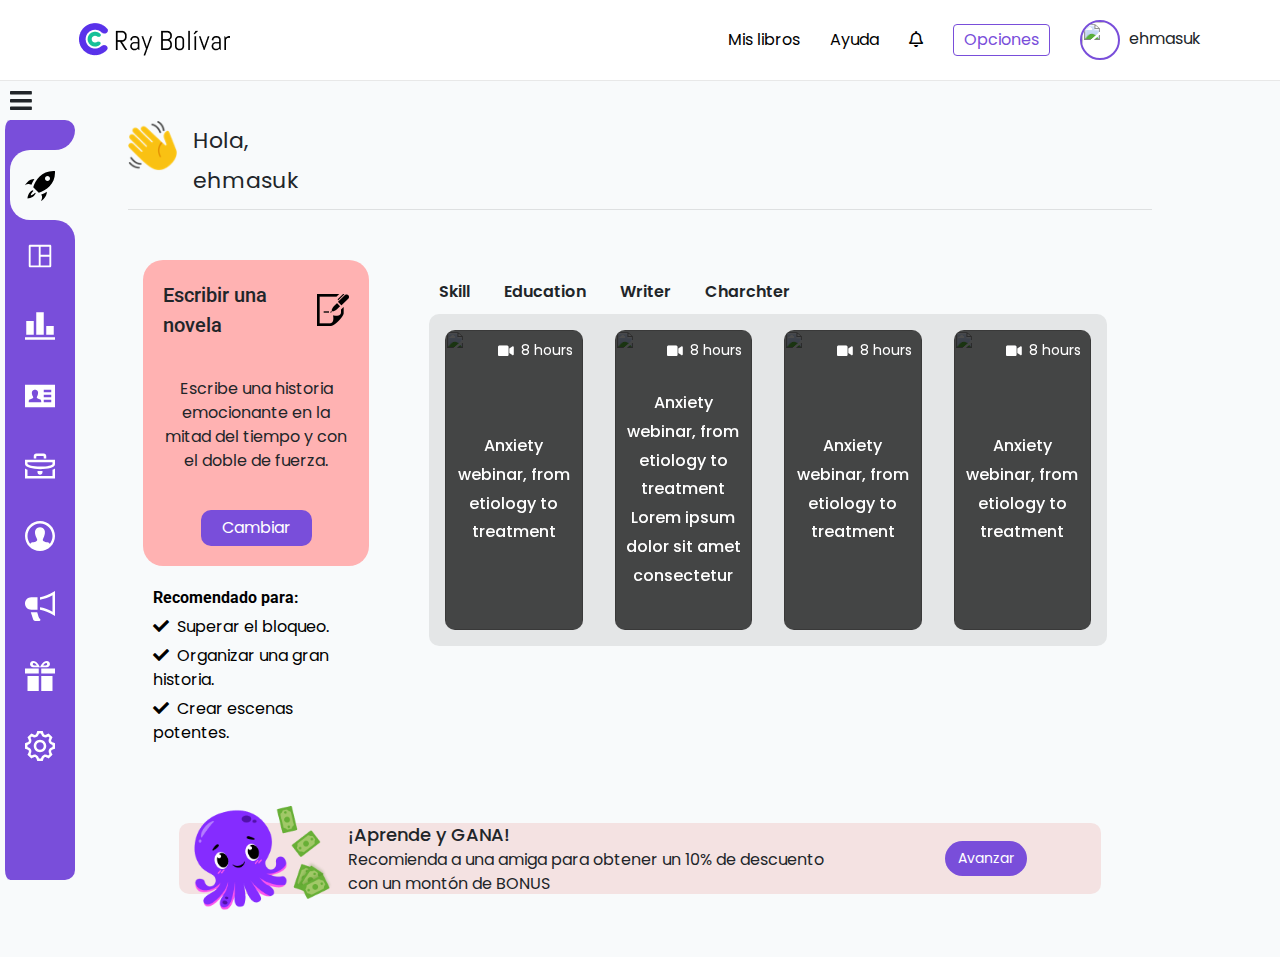
==== commit 9c2704b1: "3" ====
--- a/index.html
+++ b/index.html
@@ -385,6 +385,7 @@
             <div class="videos-popup">
 
                 <div class="topbar">
+
                     <div class="row m-0">
                         <div class="col-md-9">
                             <div class="title">
@@ -394,27 +395,29 @@
                         </div>
                         <div class="col-md-3">
                             <div class="skill">
-                                <a href="#">skills</a>
+                                <a href="#">hi</a>
                             </div>
                         </div>
                     </div>
                 </div>
                 <div class="video-section">
                     <div class="row">
-                        <!-- <div class="col-md-7">
+                        <div class="col-md-7">
                             <div class="current-video">
-                                <video controls>
+                                <!-- <video class="running-video" controls>
                                     <source src="vdo.mp4" type="video/mp4">
-                                </video>
+                                </video> -->
+                                <iframe class="running-video" src="https://www.youtube.com/embed/ft7FbMC_xSg" frameborder="0" allowfullscreen></iframe>
                             </div>
                             
                             <div class="d-flex align-content-center justify-content-between">
                                 <button class="btn prev control-btn"><i class="fas fa-long-arrow-alt-left mr-2"></i> Previous video</button>
                                 <button class="btn next control-btn">Next video <i class="fas fa-long-arrow-alt-right ml-2"></i></button>
                             </div>
-                        </div> -->
-                        <div class="col-md-12">
+                        </div>
+                        <div class="col-md-5">
                             <div class="playlist">
+                                
                                 <a  href="#">Lorem, ipsum dolor sit amet consectetur adipisicing elit. Quas fugiat nobis ducimus ab eum aut?</a>
                                 <a class="active" href="#">Lorem, ipsum dolor sit amet consectetur adipisicing elit. Quas fugiat nobis ducimus ab eum aut?</a>
                                 <a href="#">Lorem, ipsum dolor sit amet consectetur adipisicing elit. Quas fugiat nobis ducimus ab eum aut?</a>
@@ -436,7 +439,6 @@
                         </div>
                     </div>
                 </div>
-
                 
             </div>
         </div>
@@ -565,6 +567,8 @@
 
 <script>
 
+
+
     // sidebar active class toggle
     const sidebarList = document.querySelectorAll('.list');
     for(let i=0; i<sidebarList.length; i++){
@@ -623,6 +627,8 @@
     })
 
 
+
+
     // video popup
     const videoPopupCloseBtn = document.querySelector('.video-section .close-btn');
     const videoPopupWraper = document.querySelector('.videos-popup-wraper');
--- a/style.css
+++ b/style.css
@@ -284,6 +284,9 @@
     margin-bottom: 0;
     font-weight: 500;
 }
+.landing-box .title img{
+    object-fit: contain;
+}
 #dashborad-toogle-btn{
     position: fixed;
     left: 10px;
@@ -338,6 +341,8 @@
     border: 3px solid #4C49E4;
     border-radius: 10px;
     padding: 10px;
+
+
 }
 
 
@@ -659,6 +664,16 @@
     left: 50%;
     top: 50%;
     transform: translate(-50%,-50%);
+    max-height: 95%;
+    overflow-y: auto;
+}
+.videos-popup-wraper .videos-popup .topbar .title .head{
+    font-weight: 600;
+    font-size: 20px;
+    margin-bottom: 10px;
+}
+.videos-popup-wraper .videos-popup .topbar .title .des{
+    font-size: 15px;
 }
 .video-section .close-btn{
     border: 1px solid red;
@@ -681,21 +696,20 @@
     color: #fff;
 }
 .video-section .current-video{
-    height: 70vh;
+    height: 60vh;
     background-color: #fff;
     display: flex;
     align-items: center;
     margin: 30px 0;
     border-radius: 10px;
-
-}
-.video-section .current-video video{
-    width: 100%;
-    margin: auto;
-    max-height: 100%;
+}
+.video-section .current-video .running-video{
+    width: 100%;
+    height: 100%;
+    border-radius: 10px;
 }
 .video-section .playlist{
-    height: 70vh;
+    height: 60vh;
     margin: 30px 0;
     background-color: #fff;
     border-radius: 10px;
@@ -708,15 +722,18 @@
     text-align: justify;
     font-size: 15px;
 }
-.video-section .playlist a:nth-child(1){
+.video-section .playlist a:first-child{
     border-radius: 10px 10px 0 0;
+}
+.video-section .playlist a:last-child{
+    border-radius: 0 0 10px 10px;
 }
 .video-section .playlist .active{
     background-color: #4C49E4;
     color: #fff;
     
 }
-.video-section .playlist::-webkit-scrollbar {
+/* .video-section .playlist::-webkit-scrollbar {
     width: 20px;
 }
 .video-section .playlist::-webkit-scrollbar-track {
@@ -730,4 +747,19 @@
 }
 .video-section .playlist::-webkit-scrollbar-thumb:hover {
     background-color: #a8bbbf;
-}
+} */
+*::-webkit-scrollbar {
+    width: 20px;
+}
+*::-webkit-scrollbar-track {
+    background-color: transparent;
+}
+*::-webkit-scrollbar-thumb {
+    background-color: #d6dee1;
+    border-radius: 20px;
+    border: 6px solid transparent;
+    background-clip: content-box;
+}
+*::-webkit-scrollbar-thumb:hover {
+    background-color: #a8bbbf;
+}
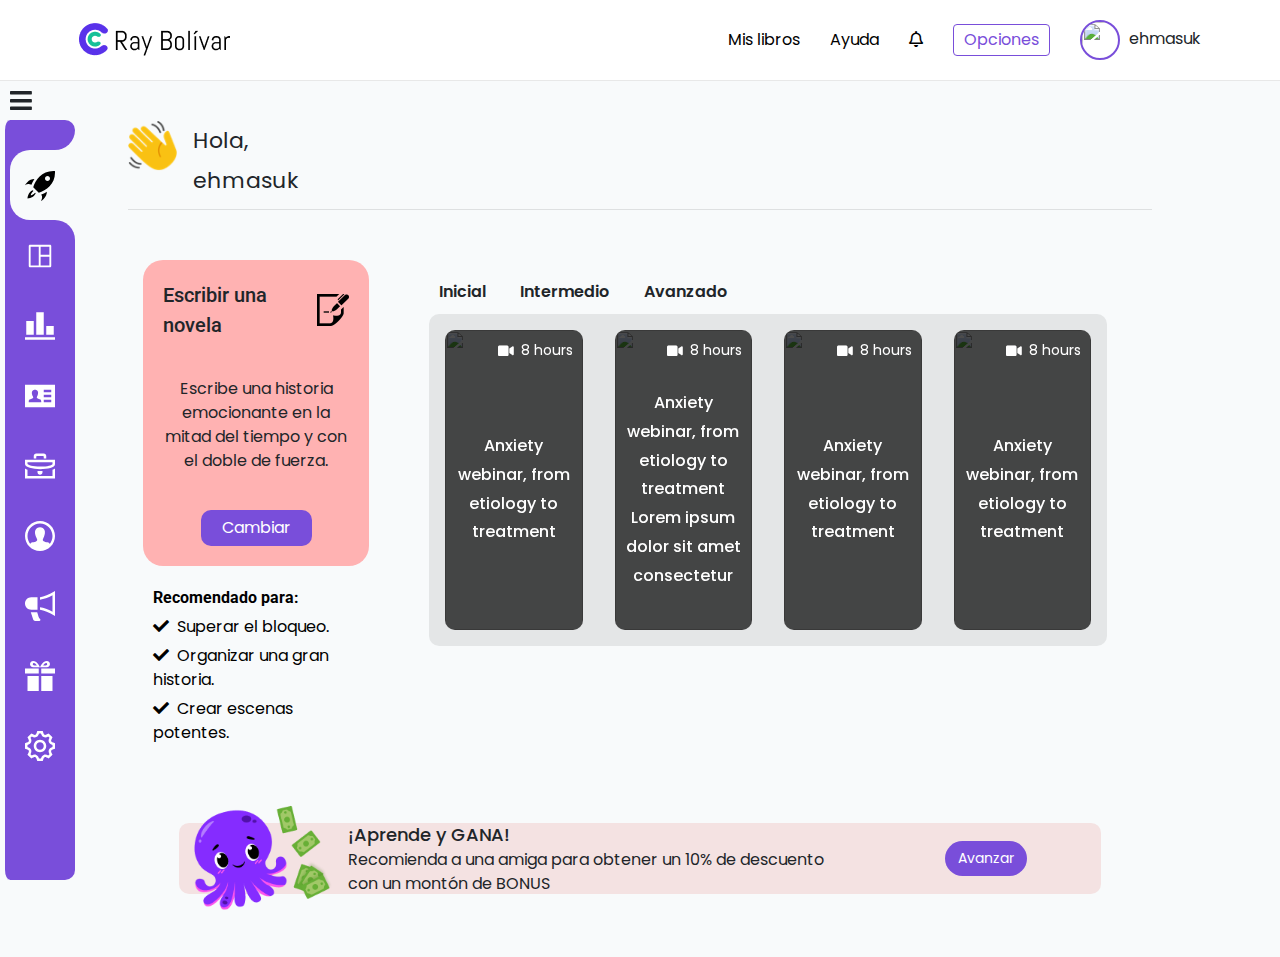
==== commit 002b2302: "10" ====
--- a/index.html
+++ b/index.html
@@ -35,7 +35,7 @@
                         <div class="link-itmes">
 
                             <a href="#">Mis libros</a>
-                            <a href="#">Ayuda</a>
+                            <a href="#" class="help-btn">Ayuda</a>
                             <a href="#"><i class="far fa-bell"></i></a>
                             <a href="#">
                                 <button class="btn upgrade-btn">Opciones</button>
@@ -169,8 +169,8 @@
             <!-- content -->
             <!-- content -->
 
-            <!-- landing content -->
-            <div class="landing">
+            <!-- STARTUP -->
+            <div class="landing single-content">
                 <div class="gretings">
                     <div class="row pb-2">
                         <div class="d-flex">
@@ -279,10 +279,9 @@
                     <div class="col-md-9 ml-auto" style="transition: 1s !important;">
                         <div class="landing-video-carousel">
                             <div class="keywords">
-                                <span>Skill</span>
-                                <span>Education</span>
-                                <span>Writer</span>
-                                <span>Charchter</span>
+                                <span>Inicial</span>
+                                <span>Intermedio</span>
+                                <span>Avanzado</span>
                             </div>
                             <div class="carousel-section owl-carousel" style="border-radius: 10px;backdrop-filter: blur(50px);background-color: #00000014;">
         
@@ -376,6 +375,692 @@
             </div>
 
 
+            <!-- DASHBOARD -->
+            <div class="dashboard-content single-content">
+
+                <div class="row m-0 p-0">
+                    <div class="col-lg-6 p-0 order-lg-1 order-2">
+                        <div class="row m-0 p-0">
+
+                            <div class="col-md-6">
+                                <div class="mini-card">
+                                    <p class="card-title-wraper">
+                                        <span class="mini-card-title">
+                                            Objetivos cumplidos 
+                                        </span>
+                                        <span class="percent hulk">
+                                            <img src="img/rise.png" alt="" class="img-fluid">
+                                            12.0%
+                                        </span>
+                                    </p>
+                                    <p class="card-head">6</p>
+                                    <p class="card-tail">Employee</p>
+                                </div>
+                            </div>
+
+                            <div class="col-md-6">
+                                <div class="mini-card">
+                                    <p class="card-title-wraper">
+                                        <span class="mini-card-title">
+                                            Puntos
+                                        </span>
+                                        <span class="percent fire">
+                                            <img src="img/rise.png" alt="" class="img-fluid">
+                                            12.0%
+                                        </span>
+                                    </p>
+                                    <p class="card-head">170</p>
+                                    <p class="card-tail">Employee</p>
+                                </div>
+                            </div>
+
+                            <div class="col-md-6">
+                                <div class="mini-card">
+                                    <p class="card-title-wraper">
+                                        <span class="mini-card-title">
+                                            Mis libros
+                                        </span>
+                                        <span class="percent hulk">
+                                            <img src="img/rise.png" alt="" class="img-fluid">
+                                            12.0%
+                                        </span>
+                                    </p>
+                                    <p class="card-head">4</p>
+                                    <p class="card-tail">Applicants</p>
+                                </div>
+                            </div>
+
+                            <div class="col-md-6">
+                                <div class="mini-card">
+                                    <p class="card-title-wraper">
+                                        <span class="mini-card-title">
+                                            Asesorías
+                                        </span>
+                                        <span class="percent hulk">
+                                            <img src="img/rise.png" alt="" class="img-fluid">
+                                            12.0%
+                                        </span>
+                                    </p>
+                                    <p class="card-head">0</p>
+                                    <p class="card-tail">Viewers</p>
+                                </div>
+                            </div>
+
+
+                            <div class="col-12">
+                                <div class="recom">
+                                    <p class="recom-title">
+                                        Recomendaciones 
+                                    </p>
+                                    <p class="recom-text">Hasasa El aforismo griego "Conócete a ti mismo" estaba inscrito en el pronaos del templo de Apolo en Delfos, según el periegético Pausanias El aforismo griego "Conócete a ti mismo" estaba inscrito en el pronaos del templo de Apolo en Delfos, según el periegético PausaniasEl aforismo griego "Conócete a ti mismo" estaba inscrito en el pronaos del templo de Apolo en Delfos, según el periegético Pausanias... </p>
+                                </div>
+                            </div>
+
+
+
+
+                        </div>
+                    </div>
+
+
+
+                    <div class="col-lg-6 pl-0 pr-lg-5 order-lg-2 order-1">
+
+                        <div class="top-right-bar ml-lg-auto">
+                            <div class="top-right-bar-info d-flex justify-content-between px-2">
+                                <p class="info-user">Reto (del día)</p>
+                                <p class="info-number">4/6</p>
+                            </div>
+                            <div class="progress top-right-progress">
+                                <div class="progress-bar w-75" role="progressbar" aria-valuenow="75" aria-valuemin="0" aria-valuemax="100"></div>
+                            </div>
+                        </div>
+                        
+
+                        <div class="d-flex justify-content-lg-end">
+                            <div class="icon-card mr-2">
+                                <img src="img/fire.png" alt="" class="img-fluid">
+                                <p class="my-2">4 días</p>
+                                <p>Ganar el reto</p>
+                            </div>
+
+                            <div class="icon-card icon-card-diamond">
+                                <img src="img/diamond.png" alt="" class="img-fluid">
+                                <p class="my-2">4 días</p>
+                                <p>Ganar el reto</p>
+                            </div>
+                        </div>
+                        
+                        
+                    </div>
+                </div>
+
+                <div class="footer-big-stat">
+                    <div class="row m-0 p-0 justify-content-between align-items-center">
+                        <p class="footer-stat-title">Estadísticas</p>
+                        <div class="stat-color-des">
+                            <ul>
+                                <li> <span></span> Objetivos</li>
+                                <li> <span></span> Asesorías</li>
+                                <li> <span></span> Mis libros</li>
+                                <li> <span></span> Puntos</li>
+                            </ul>
+                        </div>
+
+                        <div class="footer-stat-drop">
+                            <button class="btn">This Month <i class="fas fa-chevron-down ml-2"></i></button>
+                        </div>
+
+                    </div>
+                </div>
+            </div>
+
+
+            <!-- OBJETIVO -->
+            <div class="objective-content single-content">
+
+                <div class="row m-0 p-0 justify-content-between objectivo-section">
+
+                    <div class="object-lavel-card" style="background-color: #ACD7FE;">
+                        <div class="object-lavel-card-inner orange">
+                            <div class="row m-0 p-0 justify-content-between">
+                                <div class="text-left">December 20, <br> 2021</div>
+                                <i class="fas fa-ellipsis-v" style="cursor:pointer"></i>
+                            </div>
+                            <h3>Nivel inicial</h3>
+                            <p class="author">Aprendiz</p>
+                            <div class="progress-wraper">
+                                <div class="progress-title">
+                                    <p>Progress</p>
+                                    <p>60%</p>
+                                </div>
+                                <div class="progress">
+                                    <div class="progress-bar w-75" role="progressbar" aria-valuenow="75" aria-valuemin="0" aria-valuemax="100"></div>
+                                </div>
+                            </div>
+                            <div class="row m-0 p-0 justify-content-between footer">
+                                <div class="photos">
+                                    <img src="https://images.pexels.com/photos/14505987/pexels-photo-14505987.jpeg?auto=compress&cs=tinysrgb&w=600&lazy=load" alt="" class="img-fluid">
+                                    <img src="https://images.pexels.com/photos/4498277/pexels-photo-4498277.jpeg?auto=compress&cs=tinysrgb&w=600" alt="" class="img-fluid">
+                                    <i class="fas fa-plus"></i>
+                                </div>
+                                <div class="days">12 Días</div>
+                            </div>
+                        </div>
+                        <div class="icons">
+                            <p><img src="img/Time Circle.png" alt="" class="img-fluid">30 hours</p>
+                            <p> <img src="img/Star.png" alt="" class="imgfluid"> 4.5 <span>(54k)</span> </p>
+                            <p> <img src="img/heart.png" alt="" class="img-fluid"> </p>
+                        </div>
+                    </div>
+
+                    <div class="object-lavel-card">
+                        <div class="object-lavel-card-inner purple">
+                            <div class="row m-0 p-0 justify-content-between">
+                                <div class="text-left">December 20, <br> 2021</div>
+                                <i class="fas fa-ellipsis-v" style="cursor:pointer"></i>
+                            </div>
+                            <h3>Nivel intermedio</h3>
+                            <p class="author">Aprendiz</p>
+                            <div class="progress-wraper">
+                                <div class="progress-title">
+                                    <p>Progress</p>
+                                    <p>60%</p>
+                                </div>
+                                <div class="progress">
+                                    <div class="progress-bar w-75" role="progressbar" aria-valuenow="75" aria-valuemin="0" aria-valuemax="100"></div>
+                                </div>
+                            </div>
+                            <div class="row m-0 p-0 justify-content-between footer">
+                                <div class="photos">
+                                    <img src="https://images.pexels.com/photos/14505987/pexels-photo-14505987.jpeg?auto=compress&cs=tinysrgb&w=600&lazy=load" alt="" class="img-fluid">
+                                    <img src="https://images.pexels.com/photos/4498277/pexels-photo-4498277.jpeg?auto=compress&cs=tinysrgb&w=600" alt="" class="img-fluid">
+                                    <i class="fas fa-plus"></i>
+                                </div>
+                                <div class="days">12 Días</div>
+                            </div>
+                        </div>
+                    </div>
+
+                    <div class="object-lavel-card">
+                        <div class="object-lavel-card-inner blue">
+                            <div class="row m-0 p-0 justify-content-between">
+                                <div class="text-left">December 20, <br> 2021</div>
+                                <i class="fas fa-ellipsis-v" style="cursor:pointer"></i>
+                            </div>
+                            <h3>Nivel alto</h3>
+                            <p class="author">Aprendiz</p>
+                            <div class="progress-wraper">
+                                <div class="progress-title">
+                                    <p>Progress</p>
+                                    <p>60%</p>
+                                </div>
+                                <div class="progress">
+                                    <div class="progress-bar w-75" role="progressbar" aria-valuenow="75" aria-valuemin="0" aria-valuemax="100"></div>
+                                </div>
+                            </div>
+                            <div class="row m-0 p-0 justify-content-between footer">
+                                <div class="photos">
+                                    <img src="https://images.pexels.com/photos/14505987/pexels-photo-14505987.jpeg?auto=compress&cs=tinysrgb&w=600&lazy=load" alt="" class="img-fluid">
+                                    <img src="https://images.pexels.com/photos/4498277/pexels-photo-4498277.jpeg?auto=compress&cs=tinysrgb&w=600" alt="" class="img-fluid">
+                                    <i class="fas fa-plus"></i>
+                                </div>
+                                <div class="days">12 Días</div>
+                            </div>
+                        </div>
+                    </div>
+
+                    <div class="object-lavel-card">
+                        <div class="object-lavel-card-inner pink">
+                            <div class="row m-0 p-0 justify-content-between">
+                                <div class="text-left">December 20, <br> 2021</div>
+                                <i class="fas fa-ellipsis-v" style="cursor:pointer"></i>
+                            </div>
+                            <h3>Avanzado</h3>
+                            <p class="author">Aprendiz</p>
+                            <div class="progress-wraper">
+                                <div class="progress-title">
+                                    <p>Progress</p>
+                                    <p>60%</p>
+                                </div>
+                                <div class="progress">
+                                    <div class="progress-bar w-75" role="progressbar" aria-valuenow="75" aria-valuemin="0" aria-valuemax="100"></div>
+                                </div>
+                            </div>
+                            <div class="row m-0 p-0 justify-content-between footer">
+                                <div class="photos">
+                                    <img src="https://images.pexels.com/photos/14505987/pexels-photo-14505987.jpeg?auto=compress&cs=tinysrgb&w=600&lazy=load" alt="" class="img-fluid">
+                                    <img src="https://images.pexels.com/photos/4498277/pexels-photo-4498277.jpeg?auto=compress&cs=tinysrgb&w=600" alt="" class="img-fluid">
+                                    <i class="fas fa-plus"></i>
+                                </div>
+                                <div class="days">12 Días</div>
+                            </div>
+                        </div>
+                    </div>
+
+                    <div class="object-lavel-card">
+                        <div class="object-lavel-card-inner green">
+                            <div class="row m-0 p-0 justify-content-between">
+                                <div class="text-left">December 20, <br> 2021</div>
+                                <i class="fas fa-ellipsis-v" style="cursor:pointer"></i>
+                            </div>
+                            <h3>Experto</h3>
+                            <p class="author">Aprendiz</p>
+                            <div class="progress-wraper">
+                                <div class="progress-title">
+                                    <p>Progress</p>
+                                    <p>60%</p>
+                                </div>
+                                <div class="progress">
+                                    <div class="progress-bar w-75" role="progressbar" aria-valuenow="75" aria-valuemin="0" aria-valuemax="100"></div>
+                                </div>
+                            </div>
+                            <div class="row m-0 p-0 justify-content-between footer">
+                                <div class="photos">
+                                    <img src="https://images.pexels.com/photos/14505987/pexels-photo-14505987.jpeg?auto=compress&cs=tinysrgb&w=600&lazy=load" alt="" class="img-fluid">
+                                    <img src="https://images.pexels.com/photos/4498277/pexels-photo-4498277.jpeg?auto=compress&cs=tinysrgb&w=600" alt="" class="img-fluid">
+                                    <i class="fas fa-plus"></i>
+                                </div>
+                                <div class="days">12 Días</div>
+                            </div>
+                        </div>
+                    </div>
+
+                </div>
+
+
+                <div class="row m-0 p-0">
+                    <div class="col-lg-4 p-0">
+                        <div class="object-finaleza">
+                            <h3>Finaliza este curso</h3>
+                            <div class="object-finaleza-box">
+                                <img src="img/bookobj.png" alt="" class="img-fluid cover">
+                                <div class="icons d-flex justify-content-between">
+                                    <div class="single-icon">
+                                        <img src="img/Star.png" alt="" class="img-fluid">
+                                        <p>4.5 <span>(54k)</span> </p>
+                                    </div>
+                                    <div class="single-icon">
+                                        <img src="img/Video.png" alt="" class="img-fluid">
+                                        <p>2 sessions</p>
+                                    </div>
+                                    <div class="single-icon">
+                                        <img src="img/Time Circle.png" alt="" class="img-fluid">
+                                        <p>8 hours</p>
+                                    </div>
+                                </div>
+                                <div class="ttl">
+                                    <p>Anxiety webinar, from etiology to treatment etiology to treatment</p>
+                                </div>
+                                <div class="des">
+                                    <p>Anxiety is one of the most common complaints of clients to psychiatrists and psychologists. Although from a semiotic </p>
+                                </div>
+                            </div>
+                        </div>
+                    </div>
+                    <div class="col-lg-5 p-0">
+                        <div class="tu-object">
+                            <div class="ttl">
+                                <img src="img/Profile.png" alt="" class="img-fluid">
+                                <h3>Tu objetivo</h3>
+                            </div>
+                            <div class="object-timeline">
+                                <div class="single-timeline">
+                                    <p>Escribir una novela</p>
+                                    <i class="fas fa-check"></i>
+                                </div>
+                                <div class="single-timeline">
+                                    <p>Capítulos escritos  2</p>
+                                    <i class="fas fa-check"></i>
+                                </div>
+                                <div class="single-timeline">
+                                    <p>En progreso 8 capítulos</p>
+                                    <i class="fas fa-check"></i>
+                                </div>
+                                <div class="single-timeline">
+                                    <p>¡Finalicé mi novela!</p>
+                                    <i class="fas fa-check"></i>
+                                </div>
+                            </div>
+                        </div>
+                    </div>
+                    <div class="col-lg-3 p-0">
+                        <div class="object-exam">
+                            <div class="ttl">
+                                <img src="img/hat.png" alt="" class="ig-fluid">
+                                <h3>Examen (nivel inicial)</h3>
+                            </div>
+                            <div class="des">
+                                <p>Anxiety is one of the most common complaints of clients to psychiatrists and psychologists. Although from a semiotic </p>
+                            </div>
+                            <div class="icons">
+                                <p > <img src="img/Time Circle.png" alt="" class="img-fluid"> 1 hora</p>
+                                <p style="font-size: 17px;">Iniciar examen</p>
+                            </div>
+                        </div>
+                    </div>
+                </div>
+
+            </div>
+
+
+            <!-- ASESORIAS -->
+
+
+
+            <!-- MIS LIBROS -->
+            <div class="mis-libros-content single-content">
+
+                <div class="row m-0 p-0">
+                    <div class="col-lg-6 p-0 order-lg-1 order-2">
+                        <div class="row m-0 p-0">
+
+                            <div class="col-md-6">
+                                <div class="mini-card">
+                                    <p class="card-title-wraper">
+                                        <span class="mini-card-title">
+                                            Title Book 1
+                                        </span>
+                                        <span class="percent hulk">
+                                            <img src="img/rise.png" alt="" class="img-fluid">
+                                            10.0%
+                                        </span>
+                                    </p>
+                                    <p class="card-head">6</p>
+                                    <p class="card-tail">Pages escritas</p>
+                                </div>
+                            </div>
+
+                            <div class="col-md-6">
+                                <div class="mini-card">
+                                    <p class="card-title-wraper">
+                                        <span class="mini-card-title">
+                                            Title Book 2
+                                        </span>
+                                        <span class="percent fire">
+                                            <img src="img/rise.png" alt="" class="img-fluid">
+                                            12.0%
+                                        </span>
+                                    </p>
+                                    <p class="card-head">170</p>
+                                    <p class="card-tail">Pages escritas</p>
+                                </div>
+                            </div>
+
+                        </div>
+                    </div>
+
+                    <div class="col-lg-6 pl-0 pr-lg-5 order-lg-2 order-1">
+
+                        <div class="top-right-bar ml-lg-auto">
+                            <div class="top-right-bar-info d-flex justify-content-between px-2">
+                                <p class="info-user">Reto (del día)</p>
+                                <p class="info-number">4/6</p>
+                            </div>
+                            <div class="progress top-right-progress">
+                                <div class="progress-bar w-75" role="progressbar" aria-valuenow="75" aria-valuemin="0" aria-valuemax="100"></div>
+                            </div>
+                        </div>
+                        
+
+                        <div class="d-flex justify-content-lg-end">
+                            <div class="icon-card mr-2">
+                                <img src="img/fire.png" alt="" class="img-fluid">
+                                <p class="my-2">4 días</p>
+                                <p>Ganar el reto</p>
+                            </div>
+
+                            <div class="icon-card icon-card-diamond">
+                                <img src="img/diamond.png" alt="" class="img-fluid">
+                                <p class="my-2">4 días</p>
+                                <p>Ganar el reto</p>
+                            </div>
+                        </div>
+
+
+                        <div class="recom">
+                            <p class="recom-title">
+                                Recomendaciones 
+                            </p>
+                            <p class="recom-text">Hasasa El aforismo griego "Conócete a ti mismo" estaba inscrito en el pronaos del templo de Apolo en Delfos, según el periegético Pausanias El aforismo griego "Conócete a ti mismo" estaba inscrito en el pronaos del templo de Apolo en Delfos, según el periegético PausaniasEl aforismo griego "Conócete a ti mismo" estaba inscrito en el pronaos del templo de Apolo en Delfos, según el periegético Pausanias... </p>
+                        </div>
+                        
+                        
+                    </div>
+                </div>
+
+
+                <div class="row m-0">
+                    <div class="col-md-6">
+                        <div class="books-footer">
+                            <p class="title px-3">Revisiones del libro</p>
+                            <div class="row m-0">
+                                <div class="col-md-6">
+                                    <div class="books-footer-box">
+                                        <p class="head">Capítulo 1 disponible <span style="background-color: #5BEB7B;" class="dots"></span></p>
+                                        <p class="des">Descargar</p>
+                                        <div class="progress top-right-progress mt-3">
+                                            <div class="progress-bar w-75" role="progressbar" aria-valuenow="75" aria-valuemin="0" aria-valuemax="100"></div>
+                                        </div>
+                                    </div>
+                                </div>
+                                <div class="col-md-6">
+                                    <div class="books-footer-box">
+                                        <p class="head">Capítulo 2 pendiente <span style="background-color: #EB5B75;" class="dots"></span></p>
+                                        <p class="des">Subir</p>
+                                        <div class="progress top-right-progress mt-3">
+                                            <div class="progress-bar w-75" role="progressbar" aria-valuenow="75" aria-valuemin="0" aria-valuemax="100"></div>
+                                        </div>
+                                    </div>
+                                </div>
+                                <div class="col-md-6">
+                                    <div class="books-footer-box">
+                                        <p class="head">Capítulo 2 revisando<span style="background-color: #FF942E;" class="dots"></span></p>
+                                        <p class="des">En revisión</p>
+                                        <div class="progress top-right-progress mt-3">
+                                            <div class="progress-bar w-75" role="progressbar" aria-valuenow="75" aria-valuemin="0" aria-valuemax="100"></div>
+                                        </div>
+                                    </div>
+                                </div>
+                            </div>
+                        </div>
+                    </div>
+                </div>
+
+            </div>
+
+
+
+            <!-- PUNTOS -->
+            <div class="puntos-content single-content">
+                <div class="row m-0 p-0">
+                    <div class="col-lg-6 p-0 order-lg-1 order-2">
+                        <div class="row m-0 p-0">
+
+                            <div class="col-md-6">
+                                <div class="mini-card">
+                                    <p class="card-title-wraper">
+                                        <span class="mini-card-title">
+                                            Puntos ganados
+                                        </span>
+                                        <span class="percent hulk">
+                                            <img src="img/rise.png" alt="" class="img-fluid">
+                                            12.0%
+                                        </span>
+                                    </p>
+                                    <p class="card-head">6</p>
+                                    <p class="card-tail">Puntos</p>
+                                </div>
+                            </div>
+
+                            <div class="col-md-6">
+                                <div class="mini-card">
+                                    <p class="card-title-wraper">
+                                        <span class="mini-card-title">
+                                            Pendientes
+                                        </span>
+                                        <span class="percent fire">
+                                            <img src="img/rise.png" alt="" class="img-fluid">
+                                            12.0%
+                                        </span>
+                                    </p>
+                                    <p class="card-head">170</p>
+                                    <p class="card-tail">Termina 1 curso</p>
+                                </div>
+                            </div>
+
+                            <div class="col-md-6">
+                                <div class="mini-card">
+                                    <p class="card-title-wraper">
+                                        <span class="mini-card-title">
+                                            Equivalencia
+                                        </span>
+                                        <span class="percent hulk">
+                                            <img src="img/rise.png" alt="" class="img-fluid">
+                                            12.0%
+                                        </span>
+                                    </p>
+                                    <p class="card-head">4</p>
+                                    <p class="card-tail">Puntos y euros</p>
+                                </div>
+                            </div>
+
+                            <div class="col-md-6">
+                                <div class="mini-card">
+                                    <p class="card-title-wraper">
+                                        <span class="mini-card-title">
+                                            Cambiar puntos
+                                        </span>
+                                        <span class="percent hulk">
+                                            <img src="img/rise.png" alt="" class="img-fluid">
+                                            12.0%
+                                        </span>
+                                    </p>
+                                    <p class="card-head">700</p>
+                                    <div class="text-right">
+                                        <button class="card-btn">Convertir</button>
+                                    </div>
+                                </div>
+                            </div>
+
+                            <div class="col-12">
+                                <div class="recom">
+                                    <p class="recom-title">
+                                        Recomendaciones 
+                                    </p>
+                                    <p class="recom-text">Hasasa El aforismo griego "Conócete a ti mismo" estaba inscrito en el pronaos del templo de Apolo en Delfos, según el periegético Pausanias El aforismo griego "Conócete a ti mismo" estaba inscrito en el pronaos del templo de Apolo en Delfos, según el periegético PausaniasEl aforismo griego "Conócete a ti mismo" estaba inscrito en el pronaos del templo de Apolo en Delfos, según el periegético Pausanias... </p>
+                                </div>
+                            </div>
+
+                        </div>
+                    </div>
+
+                    <div class="col-lg-6 pl-0 pr-lg-5 order-lg-2 order-1">
+
+                        <div class="top-right-bar ml-lg-auto">
+                            <div class="top-right-bar-info d-flex justify-content-between px-2">
+                                <p class="info-user">Reto (del día)</p>
+                                <p class="info-number">4/6</p>
+                            </div>
+                            <div class="progress top-right-progress">
+                                <div class="progress-bar w-75" role="progressbar" aria-valuenow="75" aria-valuemin="0" aria-valuemax="100"></div>
+                            </div>
+                        </div>
+                        
+
+                        <div class="d-flex justify-content-lg-end">
+                            <div class="icon-card mr-2">
+                                <img src="img/fire.png" alt="" class="img-fluid">
+                                <p class="my-2">4 días</p>
+                                <p>Ganar el reto</p>
+                            </div>
+
+                            <div class="icon-card icon-card-diamond">
+                                <img src="img/diamond.png" alt="" class="img-fluid">
+                                <p class="my-2">4 días</p>
+                                <p>Ganar el reto</p>
+                            </div>
+                        </div>
+                        
+                        
+                    </div>
+                </div>
+
+            </div>
+
+
+            <!-- AFILIACION -->
+            <!-- SUBSCRIPCION-->
+            <!-- SETTING -->
+
+
+            <!-- coming soon -->
+            <div class="comming-soon-content single-content">
+                <h1 class="display-3">Comming soon...</h1>
+            </div>
+
+
+
+
+
+        </div>
+
+
+
+
+
+
+
+
+
+
+
+
+
+
+        <!-- help popup -->
+        <div class="help-popup-wraper">
+            <div class="videos-popup">
+
+                <div class="topbar">
+                    <div class="row m-0 px-3 justify-content-between">
+                        <div class="search-box">
+                            <input type="text" placeholder="Search">
+                            <i class="fas fa-search"></i>
+                        </div>
+                        <i class="fas fa-times close-btn"></i>
+                    </div>
+                </div>
+                <div class="video-section">
+                    <div class="row">
+                        <div class="col-md-7">
+                            <div class="current-video mb-0" style="height: 70vh;">
+                                <iframe class="running-video" src="https://www.youtube.com/embed/ft7FbMC_xSg" frameborder="0" allowfullscreen></iframe>
+                            </div>
+                        </div>
+                        <div class="col-md-5">
+                            <div class="playlist mb-0" style="height: 70vh;">
+                                <h2 class="head">Related articles</h2>
+                                <a class="active" href="#">Lorem, ipsum dolor sit amet consectetur adipisicing elit. Quas fugiat nobis ducimus ab eum aut?</a>
+                                <a href="#">Lorem, ipsum dolor sit amet consectetur adipisicing elit. Quas fugiat nobis ducimus ab eum aut?</a>
+                                <a href="#">Lorem, ipsum dolor sit amet consectetur adipisicing elit. Quas fugiat nobis ducimus ab eum aut?</a>
+                                <a href="#">Lorem, ipsum dolor sit amet consectetur adipisicing elit. Quas fugiat nobis ducimus ab eum aut?</a>
+                                <a href="#">Lorem, ipsum dolor sit amet consectetur adipisicing elit. Quas fugiat nobis ducimus ab eum aut?</a>
+                                <a href="#">Lorem, ipsum dolor sit amet consectetur adipisicing elit. Quas fugiat nobis ducimus ab eum aut?</a>
+                                <a href="#">Lorem, ipsum dolor sit amet consectetur adipisicing elit. Quas fugiat nobis ducimus ab eum aut?</a>
+                                <a href="#">Lorem, ipsum dolor sit amet consectetur adipisicing elit. Quas fugiat nobis ducimus ab eum aut?</a>
+                                <a href="#">Lorem, ipsum dolor sit amet consectetur adipisicing elit. Quas fugiat nobis ducimus ab eum aut?</a>
+                                <a href="#">Lorem, ipsum dolor sit amet consectetur adipisicing elit. Quas fugiat nobis ducimus ab eum aut?</a>
+                                <a href="#">Lorem, ipsum dolor sit amet consectetur adipisicing elit. Quas fugiat nobis ducimus ab eum aut?</a>
+                                <a href="#">Lorem, ipsum dolor sit amet consectetur adipisicing elit. Quas fugiat nobis ducimus ab eum aut?</a>
+                                <a href="#">Lorem, ipsum dolor sit amet consectetur adipisicing elit. Quas fugiat nobis ducimus ab eum aut?</a>
+                                <a href="#">Lorem, ipsum dolor sit amet consectetur adipisicing elit. Quas fugiat nobis ducimus ab eum aut?</a>
+                            </div>
+                        </div>
+                    </div>
+                </div>
+                
+            </div>
         </div>
 
 
@@ -390,35 +1075,57 @@
                         <div class="col-md-9">
                             <div class="title">
                                 <p class="head">Lorem ipsum dolor sit amet consectetur adipisicing elit. Excepturi, placeat?</p>
-                                <p class="des">Lorem ipsum dolor sit amet, consectetur adipisicing elit. Quae repellendus molestiae cupiditate unde nihil. Libero nisi ipsa impedit doloremque ipsam.</p>
-                            </div>
-                        </div>
-                        <div class="col-md-3">
+                                <p class="des">Lorem ipsum dolor sit amet, consectetur adipisicing elit. Quae repellendus molestiae cupiditate unde nihil. Libero nisi ipsa impedit doloremque ipsam. Lorem ipsum dolor, sit amet consectetur adipisicing elit. Eaque voluptatem facilis rem distinctio? Excepturi nobis quasi libero itaque sequi sed!</p>
+                            </div>
+                        </div>
+
+
+                        <div class="col-md-3 p-0">
                             <div class="skill">
-                                <a href="#">hi</a>
-                            </div>
-                        </div>
+                                
+                                <div class="video-popup-progress ml-lg-auto">
+                                    <div class="d-flex justify-content-between px-1">
+                                        <p class="info-user">Reto (del día)</p>
+                                        <p class="info-number">4/6</p>
+                                    </div>
+                                    <div class="progress">
+                                        <div class="progress-bar w-75" role="progressbar" aria-valuenow="75" aria-valuemin="0" aria-valuemax="100"></div>
+                                    </div>
+                                </div>
+                                <div>
+                                    <div class="video-popup-progress-card d-flex align-items-center justify-content-between">
+                                        <img src="img/ff.png" alt="" class="img-fluid">
+                                        <p>4 días</p>
+                                        <p>Ganar el reto</p>
+                                    </div>
+    
+                                    <div class="video-popup-progress-card d-flex align-items-center justify-content-between">
+                                        <img src="img/32.png" alt="" class="img-fluid">
+                                        <p>4 días</p>
+                                        <p>Ganar el reto</p>
+                                    </div>
+                                </div>
+
+                            </div>
+                        </div>
+
+                        
                     </div>
                 </div>
                 <div class="video-section">
                     <div class="row">
                         <div class="col-md-7">
                             <div class="current-video">
-                                <!-- <video class="running-video" controls>
-                                    <source src="vdo.mp4" type="video/mp4">
-                                </video> -->
                                 <iframe class="running-video" src="https://www.youtube.com/embed/ft7FbMC_xSg" frameborder="0" allowfullscreen></iframe>
                             </div>
                             
                             <div class="d-flex align-content-center justify-content-between">
-                                <button class="btn prev control-btn"><i class="fas fa-long-arrow-alt-left mr-2"></i> Previous video</button>
-                                <button class="btn next control-btn">Next video <i class="fas fa-long-arrow-alt-right ml-2"></i></button>
+                                <button class="btn prev control-btn"><i class="fas fa-long-arrow-alt-left mr-2"></i> Vídeo anterior</button>
+                                <button class="btn next control-btn">Siguiente vídeo <i class="fas fa-long-arrow-alt-right ml-2"></i></button>
                             </div>
                         </div>
                         <div class="col-md-5">
                             <div class="playlist">
-                                
-                                <a  href="#">Lorem, ipsum dolor sit amet consectetur adipisicing elit. Quas fugiat nobis ducimus ab eum aut?</a>
                                 <a class="active" href="#">Lorem, ipsum dolor sit amet consectetur adipisicing elit. Quas fugiat nobis ducimus ab eum aut?</a>
                                 <a href="#">Lorem, ipsum dolor sit amet consectetur adipisicing elit. Quas fugiat nobis ducimus ab eum aut?</a>
                                 <a href="#">Lorem, ipsum dolor sit amet consectetur adipisicing elit. Quas fugiat nobis ducimus ab eum aut?</a>
@@ -432,9 +1139,10 @@
                                 <a href="#">Lorem, ipsum dolor sit amet consectetur adipisicing elit. Quas fugiat nobis ducimus ab eum aut?</a>
                                 <a href="#">Lorem, ipsum dolor sit amet consectetur adipisicing elit. Quas fugiat nobis ducimus ab eum aut?</a>
                                 <a href="#">Lorem, ipsum dolor sit amet consectetur adipisicing elit. Quas fugiat nobis ducimus ab eum aut?</a>
+                                <a href="#">Lorem, ipsum dolor sit amet consectetur adipisicing elit. Quas fugiat nobis ducimus ab eum aut?</a>
                             </div>
                             <div class="text-right">
-                                <button class="btn close-btn">Close</button>
+                                <button class="btn close-btn">Cerrar</button>
                             </div>
                         </div>
                     </div>
@@ -446,7 +1154,7 @@
 
 
         <!-- mini price when click update button -->
-        <div class="mini-price">
+        <div class="mini-price content">
             <i class="fas fa-caret-up"></i>
             <div class="row m-0">
                 <div class="col-lg-3 col-md-6 col-sm-12 mini-price-single">
@@ -479,6 +1187,9 @@
                 </div>
             </div>
         </div>
+
+
+
         <!-- payment popup -->
         <div class="latest-payement-popup-wraper">
             <div class="latest-payment-popup">
@@ -568,6 +1279,22 @@
 <script>
 
 
+    // show hide function
+    const showHide = (classOfShowBtn,classOfTheDiv,classOfHideBtn)=>{
+        const theShowBtn = document.querySelector(`.${classOfShowBtn}`);
+        const theHideBtn = document.querySelector(`.${classOfHideBtn}`);
+        const theDiv = document.querySelector(`.${classOfTheDiv}`);
+        theShowBtn.addEventListener('click',()=>{
+            theDiv.style.cssText = 'display:block';
+        })
+        theHideBtn.addEventListener('click',()=>{
+            theDiv.style.cssText = 'display:none';
+        })
+    }
+    // help popup show hide
+    showHide('help-btn','help-popup-wraper','close-btn');
+
+
 
     // sidebar active class toggle
     const sidebarList = document.querySelectorAll('.list');
@@ -597,19 +1324,19 @@
     }
 
     // upgrade button 
-    let a = document.querySelector('.upgrade-btn');
-    a.addEventListener('click',()=>{
+    let upgradeBtn = document.querySelector('.upgrade-btn');
+    upgradeBtn.addEventListener('click',()=>{
         document.querySelector('.mini-price').classList.toggle('show');
     })
 
 
     // payment popup open
     const popShow = ()=>{
-                document.querySelector('.latest-payement-popup-wraper').style.cssText = "display:block";
-                document.querySelector('.latest-payement-popup-wraper i').addEventListener('click',()=>{
-                    document.querySelector('.latest-payement-popup-wraper').style.cssText = "display:none";
-                })
-            }
+        document.querySelector('.latest-payement-popup-wraper').style.cssText = "display:block";
+        document.querySelector('.latest-payement-popup-wraper i').addEventListener('click',()=>{
+            document.querySelector('.latest-payement-popup-wraper').style.cssText = "display:none";
+        })
+    }
 
 
 
@@ -627,8 +1354,6 @@
     })
 
 
-
-
     // video popup
     const videoPopupCloseBtn = document.querySelector('.video-section .close-btn');
     const videoPopupWraper = document.querySelector('.videos-popup-wraper');
@@ -661,6 +1386,71 @@
 
 
 
+    // active content
+
+    const allSingleContent = document.querySelectorAll('.single-content');
+
+    const showContent = (contentClass)=>{
+        for(let i=0; i<allSingleContent.length; i++){
+            allSingleContent[i].style.display = 'none';
+        }
+        document.querySelector(`.${contentClass}`).style.display = 'block'
+    }
+
+    const listBtn = document.querySelectorAll('.new-sidebar .list');
+
+
+    // startup
+    listBtn[0].addEventListener('click',function (){
+        showContent('landing')
+    })
+
+    // dashboard
+    listBtn[1].addEventListener('click',function (){
+        showContent('dashboard-content')
+    })
+
+    // objective
+    listBtn[2].addEventListener('click',function (){
+        showContent('objective-content')
+    })
+
+    // accesories
+    listBtn[3].addEventListener('click',function (){
+        showContent('comming-soon-content')
+    })
+
+    // mis libros
+    listBtn[4].addEventListener('click',function (){
+        showContent('mis-libros-content')
+    })
+
+    // puntos
+    listBtn[5].addEventListener('click',function (){
+        showContent('puntos-content')
+    })
+
+    // afiliacion
+    listBtn[6].addEventListener('click',function (){
+        showContent('comming-soon-content')
+    })
+
+    // subscription
+    listBtn[7].addEventListener('click',function (){
+        showContent('comming-soon-content')
+    })
+
+    // settings
+    listBtn[8].addEventListener('click',function (){
+        showContent('comming-soon-content')
+    })
+
+
+
+
+
+
+
 
 </script>
 
--- a/style.css
+++ b/style.css
@@ -22,6 +22,21 @@
 a:hover{
     color: inherit;
     text-decoration: inherit;
+}
+*::-webkit-scrollbar {
+    width: 20px;
+}
+*::-webkit-scrollbar-track {
+    background-color: transparent;
+}
+*::-webkit-scrollbar-thumb {
+    background-color: #d6dee1;
+    border-radius: 20px;
+    border: 6px solid transparent;
+    background-clip: content-box;
+}
+*::-webkit-scrollbar-thumb:hover {
+    background-color: #794EDA;
 }
 /* sidebar */
 .new-sidebar{
@@ -334,13 +349,10 @@
     top: 50%;
     transform: translate(-50%,-50%);
     font-size: 40px;
-    color: #4C49E4;
+    color: #fff;
     z-index: 9;
     display: none;
     transition: .5s;
-    border: 3px solid #4C49E4;
-    border-radius: 10px;
-    padding: 10px;
 
 
 }
@@ -475,10 +487,10 @@
     margin: 15px 0 0 0;
     cursor: pointer;
     font-family: 'Gelasio', serif;
-    display: block;
+    display: inline-block;
     font-size: 18px;
     text-decoration: none;
-    color: #000;
+    color: #794EDA;
 }
 
 
@@ -643,7 +655,7 @@
 
 
 /* all videos popup */
-.videos-popup-wraper{
+.videos-popup-wraper,.help-popup-wraper{
     width: 100%;
     height: 100vh;
     position: fixed;
@@ -654,7 +666,7 @@
     z-index: 999;
     display: none;
 }
-.videos-popup-wraper .videos-popup{
+.videos-popup{
     width: 95%;
     max-width: 1200px;
     padding: 20px;
@@ -667,12 +679,12 @@
     max-height: 95%;
     overflow-y: auto;
 }
-.videos-popup-wraper .videos-popup .topbar .title .head{
+.videos-popup .topbar .title .head{
     font-weight: 600;
     font-size: 20px;
     margin-bottom: 10px;
 }
-.videos-popup-wraper .videos-popup .topbar .title .des{
+.videos-popup .topbar .title .des{
     font-size: 15px;
 }
 .video-section .close-btn{
@@ -687,12 +699,12 @@
     min-width: 180px;
 }
 .video-section .prev{
-    border: 1px solid #4C49E4;
-    color: #4C49E4;
+    border: 1px solid #794EDA;
+    color: #794EDA;
 }
 .video-section .next{
-    border: 1px solid #4C49E4;
-    background-color: #4C49E4;
+    border: 1px solid #794EDA;
+    background-color: #794EDA;
     color: #fff;
 }
 .video-section .current-video{
@@ -717,7 +729,7 @@
 }
 .video-section .playlist a{
     display: block;
-    padding: 10px;
+    padding: 20px;
     border: 1px solid #2020201a;
     text-align: justify;
     font-size: 15px;
@@ -729,37 +741,601 @@
     border-radius: 0 0 10px 10px;
 }
 .video-section .playlist .active{
-    background-color: #4C49E4;
+    background-color: #794EDA;
     color: #fff;
-    
-}
-/* .video-section .playlist::-webkit-scrollbar {
+}
+.video-popup-progress-card{
+    padding: 5px;
+    background-color: #fff;
+    border: 1px solid #ECEEF7;
+    border-radius: 6px;
+    text-align: center;
+    margin-top: 5px;
+    max-height: 42px;
+}
+.video-popup-progress .info-user{
+    font-size: 14px;
+}
+.video-popup-progress .info-number{
+    font-size: 14px;
+}
+.video-popup-progress .progress .progress-bar{
+    background-color: #794EDA;
+}
+.video-popup-progress .progress{
+    height: 10px;
+}
+
+/* help popup */
+.help-popup-wraper .videos-popup .topbar .search-box input{
+    outline: none;
+    border: 1px solid #794EDA;
+    padding: 5px 10px;
+    background-color: transparent;
+    height: 100%;
+    width: 100%;
+    position: absolute;
+    left: 0;
+    top: 0;
+    padding-right: 50px;
+}
+.help-popup-wraper .videos-popup .topbar .search-box .fa-search{
+    height: 100%;
+    width: 40px;
+    padding: 5px;
+    color: #fff;
+    background-color: #794EDA;
+    text-align: center;
+    line-height: 35px;
+    vertical-align: middle;
+    position: absolute;
+    right: 0;
+    top: 0;
+    cursor: pointer;
+}
+.help-popup-wraper .videos-popup .topbar .search-box{
+    position: absolute;
+    height: 40px;
+    width: 57%;
+    position: relative;
+}
+.help-popup-wraper .videos-popup .topbar .close-btn{
+    font-size: 25px;
+    color: red;
+    cursor: pointer;
+}
+.help-popup-wraper .videos-popup .playlist,.help-popup-wraper .videos-popup .current-video{
+    border: 1px solid rgba(32, 32, 32, 0.08);
+}
+.help-popup-wraper .videos-popup .playlist .head{
+    color: #794EDA;
+    padding: 20px;
+    margin: 0;
+}
+.help-popup-wraper .videos-popup .playlist a{
+    border: none;
+    position: relative;
+}
+.help-popup-wraper .videos-popup .playlist a::after{
+    content: '';
+    background-color: #2020203a;
+    width: 90%;
+    height: 1px;
+    border: none;
+    position: absolute;
+    left:50%;
+    bottom:0;
+    transform: translate(-50%,-50%);
+}
+
+
+/* DASHBBOARD CONTENT */
+/* DASHBBOARD CONTENT */
+/* DASHBBOARD CONTENT */
+/* DASHBBOARD CONTENT */
+.mini-card{
+    padding: 15px 20px;
+    background-color: #fff;
+    border: 2px solid #ECEEF7;
+    border-radius: 6px;
+    margin-top: 30px;
+    min-height: 170px;
+}
+.mini-card .mini-card-title{
+    font-family: 'Inter', sans-serif;
+    margin-right: 15px;
+    display: inline-block;
+}
+.mini-card .card-title-wraper .percent{
+    border-radius: 30px;
+    padding: 5px 10px;
+    display: inline-block;
+    font-size: 14px;
+    padding-bottom: 2px;
+}
+.mini-card .card-title-wraper .hulk{
+    background: rgba(35, 193, 10, 0.15);
+}
+.mini-card .card-title-wraper .fire{
+    background: rgba(193, 10, 10, 0.15);
+    color: #C71026;
+}
+.mini-card .card-title-wraper .fire img{
+    transform: rotate(70deg);
+}
+.mini-card .card-title-wraper .percent img{
+    max-width: 15px;
+    margin-bottom: 5px;
+    margin-right: 3px;
+}
+.mini-card .card-head{
+    font-size:28px;
+}
+.mini-card .card-tail{
+    margin-bottom: 0;
+    font-size: 15px;
+    color: #949494;
+}
+.mini-card .card-btn{
+    color: #5932EA;
+    background-color: #DFDCEC;
+    border-radius: 50px;
+    display: inline-block;
+    margin-left: auto;
+    padding: 5px 10px;
+    cursor: pointer;
+    margin-bottom: 0;
+    border: none;
+    outline: none;
+    font-weight: 500;
+}
+.recom{
+    margin-top:20px;
+    padding: 10px;
+}
+.recom .recom-title{
+    font-size: 20px;
+    color: #000;
+}
+.recom .recom-text{
+    color: #949494;
+}
+.icon-card{
+    padding: 15px 20px;
+    background-color: #fff;
+    border: 2px solid #ECEEF7;
+    border-radius: 6px;
+    width: 160px;
+    text-align: center;
+}
+.icon-card p{
+    margin-bottom: 0;
+}
+.icon-card-diamond img{
+    margin-top: 16px;
+    width: 40px;
+    margin-bottom: 10px;
+}
+.top-right-bar{
+    width: 326px;
+    margin-bottom: 15px;
+}
+.top-right-progress{
+    background-color: #DFDCEC;
+}
+.top-right-progress .progress-bar{
+    background-color: #5932EA;
+}
+.top-right-bar-info p{
+    font-family: 'Inter', sans-serif;
+}
+.footer-big-stat{
+    padding: 15px;
+    background-color: #fff;
+    border: 2px solid #ECEEF7;
+    border-radius: 6px;
+    margin-top: 10px;
+}
+.footer-stat-title{
+    font-size: 23px;
+}
+.stat-color-des ul{
+    display: flex;
+    padding: 0;
+    list-style: none;
+}
+.stat-color-des ul li{
+    margin-right: 40px;
+}
+.stat-color-des ul li span{
+    display: inline-block;
+    height: 16px;
+    width: 16px;
+    margin-right: 20px;
+}
+.stat-color-des ul li:nth-child(1) span{
+    background-color: #F2EFFF;
+}
+.stat-color-des ul li:nth-child(2) span{
+    background-color: #E580E1;
+}
+.stat-color-des ul li:nth-child(3) span{
+    background-color: #5932EA;
+}
+.stat-color-des ul li:nth-child(4) span{
+    background-color: #76EACE;
+}
+.footer-stat-drop button{
+    background: #F7F7F7;
+    border-radius: 12px;
+}
+
+
+
+
+
+/* OBJECTIVE CONTENT */
+/* OBJECTIVE CONTENT */
+/* OBJECTIVE CONTENT */
+/* OBJECTIVE CONTENT */
+.object-lavel-card{
+    text-align: center;
+    flex-basis: 20%;
+    padding: 20px 10px;
+    font-family: 'Inter', sans-serif;
+    min-width: 200px;
+}
+.object-lavel-card-inner{
+    padding: 20px;
+    border-radius: 25px;
+}
+.object-lavel-card-inner h3{
+    font-weight: 700;
+    font-size: 25px;
+    margin: 0;
+    padding-top: 20px;
+    margin-bottom: 5px;
+}
+.object-lavel-card-inner .author{
+    font-weight: 500;
+    font-size: 15px; 
+    color: #6F6F6F;
+    margin-bottom: 15px;
+}
+.object-lavel-card .icons{
+    display: flex;
+    align-items: center;
+    justify-content: space-between;
+    flex-wrap: wrap;
+    padding: 10px;
+    background-color: #fff;
+    margin-top: 20px;
+    border-radius: 5px;
+}
+.object-lavel-card .icons p{
+    margin: 0;
+    color: #0A033C;
+}
+.object-lavel-card .icons img{
+    margin-right: 5px;
+    height: 20px;
     width: 20px;
 }
-.video-section .playlist::-webkit-scrollbar-track {
-    background-color: transparent;
-}
-.video-section .playlist::-webkit-scrollbar-thumb {
-    background-color: #d6dee1;
-    border-radius: 20px;
-    border: 6px solid transparent;
-    background-clip: content-box;
-}
-.video-section .playlist::-webkit-scrollbar-thumb:hover {
-    background-color: #a8bbbf;
-} */
-*::-webkit-scrollbar {
+.progress-wraper{
+    margin-bottom: 40px;
+}
+.progress-title{
+    display: flex;
+    justify-content: space-between;
+    margin-bottom: 5px;
+}
+.progress-title p{
+    font-family: 'Roboto', sans-serif;
+    font-style: normal;
+    font-weight: 700;
+    font-size: 15px;
+    margin: 0;
+    text-align: left;
+    color: #242424;
+}
+.object-lavel-card .orange{
+    background-color: #FEE4CB;
+}
+.object-lavel-card .purple{
+    background-color: #E9E7FD;
+}
+.object-lavel-card .blue{
+    background-color: #DBF6FD;
+}
+.object-lavel-card .pink{
+    background-color: #FFD3E2;
+}
+.object-lavel-card .green{
+    background-color: #C8F7DC;
+}
+.object-lavel-card .progress{
+    height: 5px;
+    background-color: #fff;
+}
+.object-lavel-card .orange .progress-bar{
+    background-color: #FF942E;
+}
+.object-lavel-card .purple .progress-bar{
+    background-color: #4F3FF0;
+}
+.object-lavel-card .green .progress-bar{
+    background-color: #34C471;
+}
+.object-lavel-card .blue .progress-bar{
+    background-color: #096C86;
+}
+.object-lavel-card .pink .progress-bar{
+    background-color: #DF3670;
+}
+.object-lavel-card .footer .photos{
+    display: flex;
+    align-items: center;
+}
+.object-lavel-card .footer .photos img,.object-lavel-card .footer .photos .fa-plus{
     width: 20px;
-}
-*::-webkit-scrollbar-track {
-    background-color: transparent;
-}
-*::-webkit-scrollbar-thumb {
-    background-color: #d6dee1;
-    border-radius: 20px;
-    border: 6px solid transparent;
-    background-clip: content-box;
-}
-*::-webkit-scrollbar-thumb:hover {
-    background-color: #a8bbbf;
-}
+    height: 20px;
+    border-radius: 50%;
+}
+.object-lavel-card .footer .photos img:last-child{
+    margin-left: -10px;
+    z-index: 9;
+}
+.object-lavel-card .footer .photos .fa-plus{
+    margin-left: 5px;
+    line-height: 20px;
+    text-align: center;
+    background-color: #EDEDED;
+    font-size: 10px;
+    color: #FF942E;
+}
+.object-lavel-card .footer .days{
+    background: #FFFFFF;
+    border-radius: 10px;
+    padding: 5px 10px;
+    font-size: 15px;
+    font-weight: 600;
+}
+.object-lavel-card .orange .footer .days{
+    color: #FF942E;
+}
+.object-lavel-card .purple .footer .days{
+    color: #4F3FF0;
+}
+.object-lavel-card .blue .footer .days{
+    color: #096C86;
+}
+.object-lavel-card .pink .footer .days{
+    color: #DF3670;
+}
+.object-lavel-card .green .footer .days{
+    color: #34C471;
+}
+
+
+.objectivo-section::after{
+    content: "";
+    width: 20%;
+    min-width: 200px;
+}
+.object-finaleza h3{
+    text-align: center;
+    font-weight: 600;
+
+}
+.object-finaleza{
+    font-family: 'Inter', sans-serif;
+    margin-top: 45px;
+
+}
+.object-finaleza-box{
+    padding: 25px;
+    background: rgba(255, 255, 255, 0.8);    
+    box-shadow: 0px 10px 60px rgba(38, 45, 118, 0.08);
+    border-radius: 40px;
+}
+.object-finaleza-box .cover{
+    width: 100%;
+}
+.object-finaleza-box .icons .single-icon{
+    display: flex;
+    flex-wrap: wrap;
+    align-items: center;
+    padding: 20px 0;
+}
+.object-finaleza-box .icons .single-icon img{
+    width: 25px;
+    height: 25px;
+    margin-right: 10px;
+}
+.object-finaleza-box .icons .single-icon p{
+    margin: 0;
+    color: #0A033C;
+
+}
+.object-finaleza-box .ttl p{
+    font-weight: 700;
+    color: #0A033C;
+    font-size: 17px;
+}
+.object-finaleza-box .des p{
+    line-height: 25px;
+    color: #5D5A6F;
+    font-size: 14px;
+}
+.object-timeline{
+    width: 460px;
+    margin: auto;
+}
+.tu-object{
+    margin-top: 30px;
+}
+.tu-object .ttl{
+    display: flex;
+    flex-wrap: wrap;
+    align-items: center;
+    justify-content: center;
+    margin-bottom: 50px;
+}
+.tu-object .ttl h3{
+    margin: 0;
+    font-weight: 600;
+}
+.tu-object .ttl img{
+    margin-right: 10px;
+}
+.object-timeline .single-timeline{
+    position: relative;
+    margin-bottom: 80px;
+}
+.object-timeline .single-timeline .fa-check{
+    position: absolute;
+    left: 50%;
+    top: 50%;
+    transform: translate(-50%,-50%);
+    width: 30px;
+    height: 30px;
+    border-radius: 50%;
+    background-color: #CC00FF;
+    color: #fff;
+    line-height: 30px;
+    text-align: center;
+    font-size: 13px;
+}
+.object-timeline .single-timeline .fa-check:after{
+    content: '';
+    position: absolute;
+    left: 50%;
+    top: 100%;
+    transform: translateX(-50%);
+    width: 2px;
+    height: 100px;
+    background-color: #CC00FF;
+}
+.object-timeline .single-timeline:last-child .fa-check{
+    background-color: #EBF0FF;
+}
+.object-timeline .single-timeline:last-child .fa-check:after{
+    display: none;
+}
+.object-timeline .single-timeline:nth-child(even) p{
+    margin-left: auto;
+    text-align: left;
+}
+.object-timeline .single-timeline p{
+    font-family: 'Poppins', sans-serif;
+    color: #9098B1;
+    max-width: 200px;
+    text-align: right;
+}
+.object-exam{
+    font-family: 'Inter', sans-serif;
+    margin-top: 45px;
+}
+.object-exam .ttl{
+    display: flex;
+    align-items: center;
+
+}
+.object-exam .ttl h3{
+    margin: 0;
+    font-weight: 600;
+    font-size: 25px;
+    margin-left: 10px;
+}
+.object-exam .des{
+    padding-left: 70px;
+    font-size: 15px;
+    line-height: 35px;
+    margin: 30px 0;
+    text-align: justify;
+}
+.object-exam .icons{
+    padding-left: 70px;
+    display: flex;
+    align-items: center;
+    justify-content: space-between;
+    flex-wrap: wrap;
+    font-weight: 600;
+}
+.object-exam .icons p img{
+    height: 30px;
+    width: 30px;
+    margin-right: 10px;
+}
+.object-exam .icons p{
+    font-size: 14px;
+}
+
+
+/* MIS LIBROS CONTENT */
+/* MIS LIBROS CONTENT */
+/* MIS LIBROS CONTENT */
+/* MIS LIBROS CONTENT */
+.books-footer .title{
+    font-size: 20px;
+    color: #000;
+    margin-bottom: 0;
+}
+.books-footer .books-footer-box{
+    text-align: center;
+    padding: 15px 20px;
+    background-color: #fff;
+    border: 2px solid #ECEEF7;
+    border-radius: 6px;
+    margin-top: 30px;
+    font-family: 'Inter', sans-serif;
+}
+.books-footer .books-footer-box .dots{
+    height: 10px;
+    width: 10px;
+    display: inline-block;
+    border-radius: 50%;
+    margin-left: 10px;
+}
+
+/* puntos CONTENT */
+/* puntos CONTENT */
+/* puntos CONTENT */
+/* puntos CONTENT */
+/* using previous design */
+
+
+/* coming soon */
+.comming-soon-content{
+    height: 70vh;
+    display: none;
+    position: relative;
+}
+.comming-soon-content h1{
+    position: absolute;
+    top: 50%;
+    left: 50%;
+    transform: translate(-50%,-50%);
+    width: 100%;
+    text-align: center;
+}
+
+
+
+
+
+/* all contents */
+.dashboard-content{
+    display: none;
+}
+.objective-content{
+    display: none;
+}
+.mis-libros-content{
+    display: none;
+}
+.puntos-content{
+    display: none;
+}
+
+
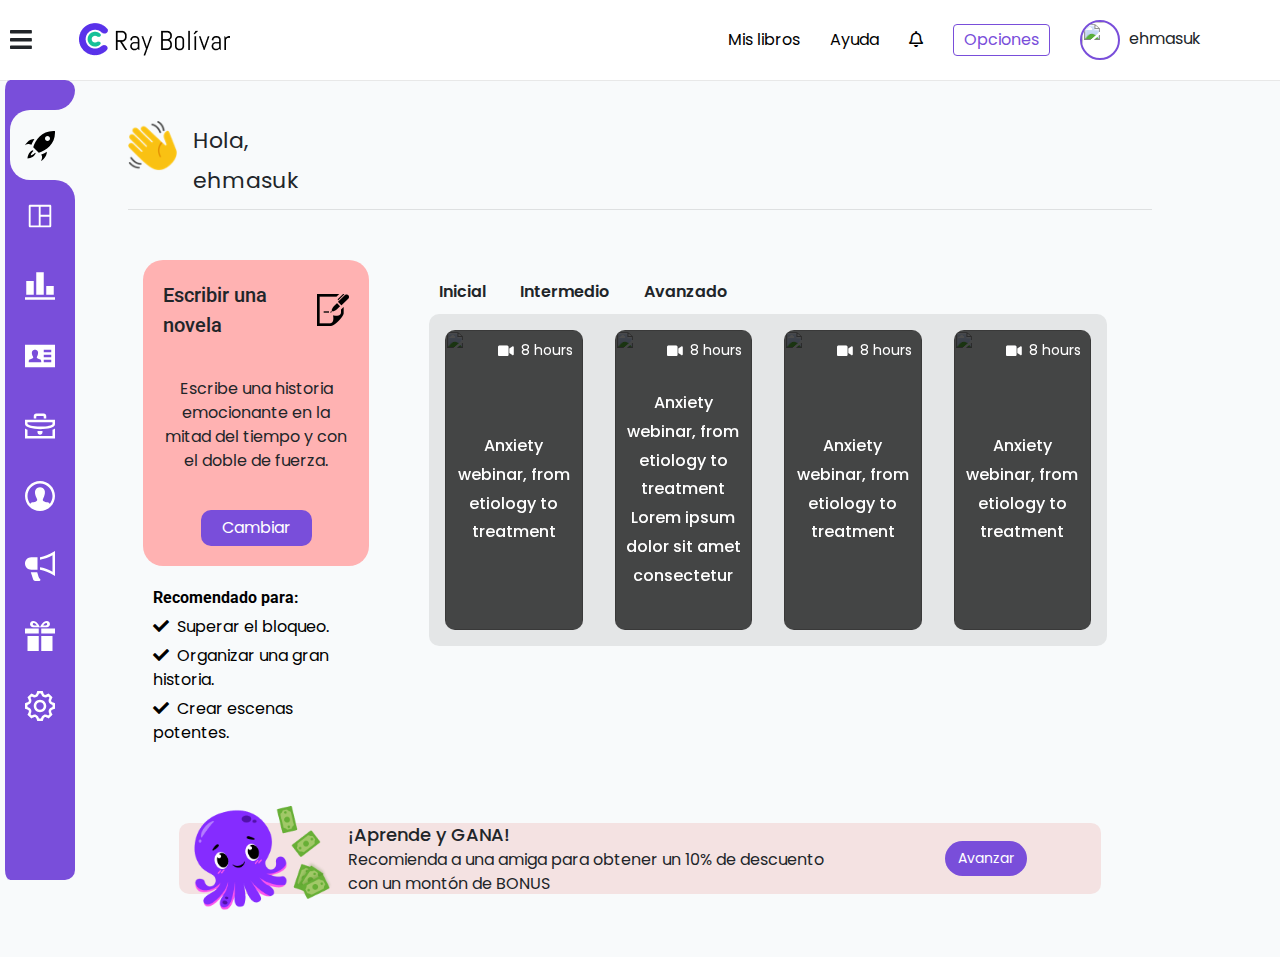
==== commit ea927450: "1" ====
--- a/index.html
+++ b/index.html
@@ -14,6 +14,11 @@
         <!-- owl carousel -->
         <link rel="stylesheet" href="css/owl.carousel.min.css">
         <link rel="stylesheet" href="css/owl.theme.default.min.css">
+
+
+
+
+
         <title>Dashboard 2.0</title>
     </head>
     <body>
@@ -44,11 +49,11 @@
                                 <img src="https://escuela-ray-bolivar-sosa.com/newtheme/images/59f9b8d60fe1f-bpfull6fb4.jpg" alt="" class="img-fluid">
                                 <span>ehmasuk</span>
                                 <div class="drop-inner">
-                                    <a href="#"> <i class="fas fa-user"></i> Profile</a>
-                                    <a href="#"> <i class="fas fa-play-circle"></i> Videos</a>
-                                    <a href="#"> <i class="fas fa-money-bill"></i> Facturas</a>
-                                    <a href="#"> <i class="fas fa-award"></i> Certificados</a>
-                                    <a href="#"> <i class="far fa-heart"></i> Lista de deseos</a>
+                                    <a href="#" id="profile-content-btn"> <i class="fas fa-user"></i> Profile</a>
+                                    <a href="#" id="video-content-btn"> <i class="fas fa-play-circle"></i> Videos</a>
+                                    <a href="#" id="facturas-content-btn"> <i class="fas fa-money-bill"></i> Facturas</a>
+                                    <a href="#" id="certificates-content-btn"> <i class="fas fa-award"></i> Certificados</a>
+                                    <a href="#" id="lista-de-content-btn"> <i class="far fa-heart"></i> Lista de deseos</a>
                                 </div>
                             </div>
 
@@ -275,7 +280,7 @@
 
 
 
-
+<!-- kaj -->
                     <div class="col-md-9 ml-auto" style="transition: 1s !important;">
                         <div class="landing-video-carousel">
                             <div class="keywords">
@@ -283,10 +288,12 @@
                                 <span>Intermedio</span>
                                 <span>Avanzado</span>
                             </div>
+
+
                             <div class="carousel-section owl-carousel" style="border-radius: 10px;backdrop-filter: blur(50px);background-color: #00000014;">
         
                                 <div class="p-3">
-                                    <div class="single-amazing">
+                                    <div class="single-amazing" onclick="openPop()">
                                         <div class="duration">
                                             <i class="fas fa-video"></i>
                                             <span>8 hours</span>
@@ -297,7 +304,7 @@
                                     </div>
                                 </div>
                                 <div class="p-3">
-                                    <div class="single-amazing">
+                                    <div class="single-amazing" onclick="openPop()">
                                         <div class="duration">
                                             <i class="fas fa-video"></i>
                                             <span>8 hours</span>
@@ -308,7 +315,7 @@
                                     </div>
                                 </div>
                                 <div class="p-3">
-                                    <div class="single-amazing">
+                                    <div class="single-amazing" onclick="openPop()">
                                         <div class="duration">
                                             <i class="fas fa-video"></i>
                                             <span>8 hours</span>
@@ -319,7 +326,7 @@
                                     </div>
                                 </div>
                                 <div class="p-3">
-                                    <div class="single-amazing">
+                                    <div class="single-amazing" onclick="openPop()">
                                         <div class="duration">
                                             <i class="fas fa-video"></i>
                                             <span>8 hours</span>
@@ -330,7 +337,7 @@
                                     </div>
                                 </div>
                                 <div class="p-3">
-                                    <div class="single-amazing">
+                                    <div class="single-amazing" onclick="openPop()">
                                         <div class="duration">
                                             <i class="fas fa-video"></i>
                                             <span>8 hours</span>
@@ -342,6 +349,11 @@
                                 </div>
         
                             </div>
+
+
+
+
+
                         </div>
                     </div>
 
@@ -989,9 +1001,552 @@
             </div>
 
 
+
+
+
+
             <!-- AFILIACION -->
+            <div class="affiliate-content single-content">
+                <div class="info-bar">
+                    <div class="row align-items-center justify-content-center">
+                        <div class="col-md-3 text-center">
+                            <img src="https://images.unsplash.com/photo-1494790108377-be9c29b29330?ixlib=rb-4.0.3&ixid=MnwxMjA3fDB8MHxzZWFyY2h8M3x8cHJvZmlsZXxlbnwwfHwwfHw%3D&auto=format&fit=crop&w=500&q=60" alt="" class="img-fluid profile-img">
+                        </div>
+                        <div class="col-md-9">
+                            <div class="row">
+                                <div class="col-4 pl-0">
+                                    <p class="name">eh masuk</p>
+                                </div>
+                                <div class="col-4"></div>
+                                <div class="col-4">
+                                    Ganado
+                                    <p>$0</p>
+                            </div>
+                            </div>
+                            <div class="row py-3 title">
+                                <p>Afiliado desde: Nov 19, 2021</p>
+                            </div>
+                            <div class="row pt-4">
+                                <div class="col-4 pl-0">
+                                    <p class="btm-title">Total de nuevos afiliados <br> conseguidos por el enlace</p>
+                                    <p>0</p>
+                                </div>
+                                <div class="col-4">
+                                    <p class="btm-title">Pagos realizadoss</p>
+                                    <p>0</p>
+                                </div>
+                                <div class="col-4">
+                                    <p class="btm-title">Pendiente de pago</p>
+                                    <p>0</p>
+                                </div>
+                            </div>
+                        </div>
+                    </div>
+                </div>
+
+                <div class="aff-share-bar">
+                    <div class="row">
+                        <div class="col-md-4 pl-0">
+                            <div class="aff-card-share" style="background-image: url(https://escuela-ray-bolivar-sosa.com/new_img/images/one.jpg);">
+                                <p class="title">Enlace para compartir</p>
+                                <p class="link">https://escuela-ray-bolivar-sosa.com/signup?refferal_code=2689C5DF</p>
+                                <div class="aff-share-btns">
+                                    <button class="btn mr-3">Copiar enlace</button>
+                                    <button class="btn"><i class="fas fa-share-alt mr-2"></i> Compartir</button>
+                                </div>
+                            </div>
+                        </div>
+                        <div class="col-md-4">
+                            <div class="aff-card-share" style="background-image: url(https://escuela-ray-bolivar-sosa.com/new_img/images/two.jpg);">
+                                <input class="invite-int" type="text" placeholder="xyz@example.com">
+                                <input class="btn invite-btn" type="submit" value="Invitar a amigos">
+                            </div>
+                        </div>
+                        <div class="col-md-4">
+                            <div class="aff-card-share aff-three pr-0">
+                                <p><strong>&iquest;CU&Aacute;NTO GANAR&Eacute;?</strong></p>
+                                
+                                <p>Ganar&aacute;s el 80% de lo que un nuevo alumno gaste en su primera compra. Ej. Si un alumno gasta 39.99&euro; <strong>ganar&aacute;s 30&euro;.</strong> Si gasta 68&euro; ganar&aacute;s 51&euro;. *Solo por el primer pago.&nbsp;</p>
+                                
+                                <p>&nbsp;</p>
+                                
+                                <p><strong>&iquest;CU&Aacute;NDO ME PAGAR&Aacute;N?</strong></p>
+                                
+                                <p>Entre el d&iacute;a 30 y el d&iacute;a 5 del mes siguiente recibir&aacute;s tus ingresos en Paypal. *Recuerda que el primer paso es escribir tu email para que podamos hacer los pagos.</p>
+                                
+                                <p>&nbsp;</p>
+                                
+                                <p><strong>&iquest;C&Oacute;MO PUEDO EXPLOTAR AL M&Aacute;XIMO EL PROGRAMA?</strong></p>
+                                
+                                <p>Puedes utilizar varias t&eacute;cnicas para tener un mejor impacto entre tus seguidores. A continuaci&oacute;n, explicamos dos muy efectivas, escribe un art&iacute;culo en el que expliques las ventajas de los cursos que ofrece la escuela y deja claro que si hacen la compra desde tu enlace, conseguir&aacute;n un descuento.</p>
+                                
+                                <p>&nbsp;</p>
+                                
+                                <p><strong>CONSIGUE M&Aacute;S DINERO (consigue el 50% de lo que paguen los alumnos para siempre)</strong></p>
+                                
+                                <p>Compartir tu enlace en las redes o por Whats App entre tus amigos puede funcionar, pero &iquest;qu&eacute; pasa si utilizas t&eacute;cnicas m&aacute;s estrat&eacute;gicas?</p>
+                                
+                                <p>Si te conviertes en embajador de la marca podr&aacute;s ganar de manera pasiva, el 50% de lo que paguen los alumnos cada mes. *Necesitas realizar al menos tres ventas para convertirte en embajador.</p>
+                                
+                                <p>&nbsp;</p>
+                                
+                                <p><strong>OPCIONES M&Aacute;S BENEFICIOSAS PARA VENDER LOS CURSOS DE LA ESCUELA</strong></p>
+                                
+                                <ol>
+                                    <li>Crea un art&iacute;culo en tu blog explicando las ventajas de la escuela. No olvides mencionar el taller de escritura. Sesiona gratis los 3 primeros martes de cada mes.</li>
+                                </ol>
+                                
+                                <p><strong>VENTAJAS DE LA ESCUELA </strong></p>
+                                
+                                <ol>
+                                    <li>Precios econ&oacute;micos. Desde 14.99&euro; hasta 68&euro;/cada mes.</li>
+                                    <li>Profesor con m&aacute;s de 15 a&ntilde;os de experiencia.</li>
+                                    <li>Alumnos con premios, un finalista del Premio Planeta 2021.</li>
+                                    <li>Taller gratuito para escribir una novela memorable los 3 primeros martes de cada mes para que los alumnos prueben el servicio el tiempo que deseen.</li>
+                                    <li>M&aacute;s de 30 cursos con todos los contenidos necesarios para escribir una novela memorable.</li>
+                                    <li>Chat en la escuela y grupo de Facebook para preguntar dudas.</li>
+                                    <li>V&iacute;deos con las charlas disponibles de la escuela cada semana. <a href="https://www.youtube.com/watch?v=aCLqASvkiJI">Haz clic aqu&iacute;.</a></li>
+                                    <li>Publicaci&oacute;n (gratuita) a final de a&ntilde;o de una antolog&iacute;a con los mejores relatos de los narradores.</li>
+                                    <li>Charlas de destacados narradores. <a href="https://www.youtube.com/watch?v=yAf1VQkejvU">Haz clic aqu&iacute;.</a></li>
+                                    <li>Tutor&iacute;as personalizadas por chat o email.</li>
+                                    <li>Seguimiento personalizado durante la formaci&oacute;n con lecciones extra. <a href="https://www.youtube.com/watch?v=PKfXOJVrElM">Haz clic aqu&iacute;.</a></li>
+                                    <li>Herramienta de creaci&oacute;n de personajes.</li>
+                                </ol>
+                                
+                                <p>Consulta todas las herramientas de la escuela en este v&iacute;deo. <a href="https://www.youtube.com/watch?v=vI8VKBCoVZA">Haz clic aqu&iacute;.</a></p>
+                                
+                                <p><strong>Importante</strong></p>
+                                
+                                <p>La escuela ofrece 4 suscripciones (opci&oacute;n de 39.99&euro; y 68&euro;/mensuales durante 24 meses) que permiten el acceso a todos los cursos. La &uacute;nica diferencia es que la opci&oacute;n de 68&euro; da acceso a encuentros personalizados cada 2 semanas. Adem&aacute;s, los escritores tambi&eacute;n reciben ayuda para organizar y escribir su novela mientras tengan la suscripci&oacute;n activa.</p>
+                                
+                                <p><strong>Suscripci&oacute;n de 29.99&euro; y de 14.99&euro;</strong></p>
+                                
+                                <p>La opci&oacute;n de 29.99&euro; brinda acceso a todos los cursos. Sin embargo, el alumno no contar&aacute; con la gu&iacute;a de un experto para indicarle el curso que debe seguir. En cualquier caso, s&iacute; recibir&aacute; apoyo v&iacute;a email o por chat.</p>
+                                
+                                <p>La opci&oacute;n de 14.99&euro; te brinda acceso a las charlas grabadas (no a los cursos). Tambi&eacute;n podr&aacute;n acceder a las lecciones premium (las clases por videoconferencia) que tienen lugar los mi&eacute;rcoles y jueves.</p>
+                                
+                                <p><strong>OFERTA</strong> <strong>GANA 349&euro;</strong> (para embajadores de la escuela)</p>
+                                
+                                <p>*Es necesario haber realizado al menos 3 ventas para acceder a esta opci&oacute;n.</p>
+                                
+                                <p>Esta oferta est&aacute; disponible solo a trav&eacute;s del sistema de afiliados, con lo cual, tienes una ventaja importante.</p>
+                                
+                                <p>Los usuarios que compren esta oferta tendr&aacute;n acceso a todos los cursos para siempre con un &uacute;nico pago de 699&euro;. El alumno ahorra 260&euro; (acceder&aacute;n a la suscripci&oacute;n de 39.99&euro;)</p>
+                                
+                                <p>En este caso ganar&aacute;s 349&euro;.</p>
+                                
+                                <p><strong>OFERTA GANA EL 50% DE LA SUSCRIPCI&Oacute;N MIENTRAS LOS ALUMNOS PAGUEN </strong></p>
+                                
+                                <p>Para acceder a esta opci&oacute;n env&iacute;a un email a <a href="mailto:info@ray-bolivar-sosa.es">info@ray-bolivar-sosa.es</a> No olvides agregar tu What s up para contactar contigo.</p>
+                            </div>
+                        </div>
+                    </div>
+                </div>
+
+
+
+
+
+
+            </div>
+
+
+
             <!-- SUBSCRIPCION-->
+            <div class="subscription-content  single-content">
+                <div class="row">
+
+
+                    <div class="col-lg-3 col-md-6">
+                        <div class="sub-inner">
+                            <div class="title">
+                                <h3>€ 39.99 / mes</h3>
+                            </div>
+                            <p class="des">Ideal para escritores principiantes. Guía personalizada, técnicas narrativas. Sugerencias para optimizar tu novela (nivel intermedio).</p>
+                            <div class="price-text">
+                                <span>€ 39.99 /</span>
+                                Mes durante 24 meses
+                            </div>
+                            <button class="sub-btn btn">Seleccionar plan</button>
+                            <div class="benefits">
+                                <p>Beneficios:</p>
+                                <ul>
+                                    <li>Incluye acceso a todos los cursos</li>
+                                    <li>Incluye acceso a todos los cursos</li>
+                                    <li>Incluye acceso a todos los cursos</li>
+                                    <li>Incluye acceso a todos los cursos</li>
+                                    <li>Tutorías y correcciones personalizadas por email</li>
+                                </ul>
+                            </div>
+                        </div>
+                    </div>
+                    <div class="col-lg-3 col-md-6">
+                        <div class="sub-inner">
+                            <div class="title">
+                                <h3>€ 39.99 / mes</h3>
+                            </div>
+                            <p class="des">Ideal para escritores principiantes. Guía personalizada, técnicas narrativas. Sugerencias para optimizar tu novela (nivel intermedio).</p>
+                            <div class="price-text">
+                                <span>€ 39.99 /</span>
+                                Mes durante 24 meses
+                            </div>
+                            <button class="sub-btn btn">Seleccionar plan</button>
+                            <div class="benefits">
+                                <p>Beneficios:</p>
+                                <ul>
+                                    <li>Incluye acceso a todos los cursos</li>
+                                    <li>Incluye acceso a todos los cursos</li>
+                                    <li>Incluye acceso a todos los cursos</li>
+                                    <li>Incluye acceso a todos los cursos</li>
+                                    <li>Tutorías y correcciones personalizadas por email</li>
+                                </ul>
+                            </div>
+                        </div>
+                    </div>
+                    <div class="col-lg-3 col-md-6">
+                        <div class="sub-inner">
+                            <div class="title">
+                                <h3>€ 39.99 / mes</h3>
+                            </div>
+                            <p class="des">Ideal para escritores principiantes. Guía personalizada, técnicas narrativas. Sugerencias para optimizar tu novela (nivel intermedio).</p>
+                            <div class="price-text">
+                                <span>€ 39.99 /</span>
+                                Mes durante 24 meses
+                            </div>
+                            <button class="sub-btn btn">Seleccionar plan</button>
+                            <div class="benefits">
+                                <p>Beneficios:</p>
+                                <ul>
+                                    <li>Incluye acceso a todos los cursos</li>
+                                    <li>Incluye acceso a todos los cursos</li>
+                                    <li>Incluye acceso a todos los cursos</li>
+                                    <li>Incluye acceso a todos los cursos</li>
+                                    <li>Tutorías y correcciones personalizadas por email</li>
+                                </ul>
+                            </div>
+                        </div>
+                    </div>
+                    <div class="col-lg-3 col-md-6">
+                        <div class="sub-inner">
+                            <div class="title">
+                                <h3>€ 39.99 / mes</h3>
+                            </div>
+                            <p class="des">Ideal para escritores principiantes. Guía personalizada, técnicas narrativas. Sugerencias para optimizar tu novela (nivel intermedio).</p>
+                            <div class="price-text">
+                                <span>€ 39.99 /</span>
+                                Mes durante 24 meses
+                            </div>
+                            <button class="sub-btn btn">Seleccionar plan</button>
+                            <div class="benefits">
+                                <p>Beneficios:</p>
+                                <ul>
+                                    <li>Incluye acceso a todos los cursos</li>
+                                    <li>Incluye acceso a todos los cursos</li>
+                                    <li>Incluye acceso a todos los cursos</li>
+                                    <li>Incluye acceso a todos los cursos</li>
+                                    <li>Tutorías y correcciones personalizadas por email</li>
+                                </ul>
+                            </div>
+                        </div>
+                    </div>
+
+
+                </div>
+            </div>
+
+
+
+
+
+
+
+
+
             <!-- SETTING -->
+
+
+
+
+
+
+            <!-- dropdown contents -->
+            <!-- dropdown contents -->
+            <!-- dropdown contents -->
+            <!-- dropdown contents -->
+
+
+            <!-- Videos content -->
+            <div class="video-content single-content">
+                <div class="row">
+                    <div class="col-12 video-bar">
+                        <a href="#">category</a>
+                        <a href="#">category</a>
+                        <a href="#">category</a>
+                    </div>
+                    <div class="col-md-4 single-video">
+                        <iframe class="running-video" src="https://www.youtube.com/embed/ft7FbMC_xSg" frameborder="0" allowfullscreen></iframe>
+                    </div>
+                    <div class="col-md-4">
+                        <iframe class="running-video" src="https://www.youtube.com/embed/ft7FbMC_xSg" frameborder="0" allowfullscreen></iframe>
+                    </div>
+                    <div class="col-md-4">
+                        <iframe class="running-video" src="https://www.youtube.com/embed/ft7FbMC_xSg" frameborder="0" allowfullscreen></iframe>
+                    </div>
+                    <div class="col-md-4">
+                        <iframe class="running-video" src="https://www.youtube.com/embed/ft7FbMC_xSg" frameborder="0" allowfullscreen></iframe>
+                    </div>
+                </div>
+            </div>
+
+
+
+            <!-- profile content -->
+            <div class="profile-content single-content">
+                <section class="profile-header">
+                    <div class="container">
+                        <div class="profile-img-wraper">
+                            <div class="cover-img">
+                                <img src="https://images.pexels.com/photos/1029604/pexels-photo-1029604.jpeg?auto=compress&cs=tinysrgb&w=600" alt="" class="cover-img">
+                                <i class="fas fa-camera" data-toggle="tooltip" data-placement="right" title="Change Cover Photo" ></i>
+                            </div>
+                            <div class="profile-img">
+                                <img src="https://images.unsplash.com/photo-1494790108377-be9c29b29330?ixlib=rb-4.0.3&ixid=MnwxMjA3fDB8MHxzZWFyY2h8M3x8cHJvZmlsZXxlbnwwfHwwfHw%3D&auto=format&fit=crop&w=500&q=60" alt="" class="img-fluid">
+                                <div class="change-profile-img">
+                                    <i class="fas fa-camera" data-toggle="tooltip" data-placement="bottom" title="Change Profile Photo"></i>
+                                </div>
+                            </div>
+                            
+                            <div class="info">
+                                <h2 class="name">John</h2>
+                                <div class="row px-3 justify-content-between align-items-center">
+                                    <div class="col-md">
+                                        <div class="follow justify-content-lg-start justify-content-center">
+                                            <p class="mr-3"><span>13</span>followers</p>
+                                            <p><span>16</span>following</p>
+                                        </div>
+                                    </div>
+                                    <div class="col-md">
+                                        <div class="join mb-3 mb-lg-0">
+                                            <span>@john</span> • Joined <span>Jan 2023</span>
+                                        </div>
+                                    </div>
+                                    <div class="col-md">
+                                        <div class="social-links text-lg-right">
+                                            <a href="#" class="mr-3"><i class="fab fa-facebook-f"></i></a>
+                                            <a href="#" class="mr-3"><i class="fab fa-youtube"></i></a>
+                                            <a href="#"><i class="fab fa-twitter"></i></a>
+                                        </div>
+                                    </div>
+                                </div>
+                            </div>
+                        </div>
+                    </div>
+                </section>
+                <section class="nav-section">
+                    <div class="container">
+                        <div class="row px-4 justify-content-between">
+                            <a href="#">Histórico</a>
+                            <a href="#" class="active">Perfil</a>
+                            <a href="#">Conexiones <span>130</span></a>
+                            <a href="#">Grupos <span>13</span></a>
+                            <a href="#">Mis historias</a>
+                            <a href="#">Comunidad</a>
+                        </div>
+                    </div>
+                </section>
+                <section class="profile-info">
+                    <div class="container">
+                        <div class="profile-content-info-wraper">
+                            <div class="title">
+                                <div class="row align-items-center justify-content-between">
+                                    <p>Información general</p>
+                                    <button class="btn edit-btn">Edit</button>
+                                </div>
+                            </div>
+                            <div class="content-infos">
+                                <div class="row mt-4">
+                                    <div class="col p-0 tag">Nombre</div>
+                                    <div class="col main-info">John</div>
+                                </div>
+                                <div class="row mt-4">
+                                    <div class="col p-0 tag">Apellido</div>
+                                    <div class="col main-info">John</div>
+                                </div>
+                                <div class="row mt-4">
+                                    <div class="col p-0 tag">Seudónimo</div>
+                                    <div class="col main-info">John</div>
+                                </div>
+                                <div class="row mt-4">
+                                    <div class="col p-0 tag">Fecha de nacimiento</div>
+                                    <div class="col main-info">John</div>
+                                </div>
+                                <div class="row mt-4">
+                                    <div class="col p-0 tag">Género</div>
+                                    <div class="col main-info">John</div>
+                                </div>
+                            </div>
+                        </div>
+                        <div class="profile-content-info-wraper">
+                            <div class="title">
+                                <div class="row align-items-center justify-content-between">
+                                    <p>Work Experience</p>
+                                    <button class="btn edit-btn">Edit</button>
+                                </div>
+                            </div>
+                            <div class="content-infos">
+                                <div class="row mt-4">
+                                    <div class="col p-0 tag">Company Name</div>
+                                    <div class="col main-info">Manager</div>
+                                </div>
+                                <div class="row mt-4">
+                                    <div class="col p-0 tag">Job Title</div>
+                                    <div class="col main-info">Manager</div>
+                                </div>
+                            </div>
+                        </div>
+                        <div class="profile-content-info-wraper">
+                            <div class="title">
+                                <div class="row align-items-center justify-content-between">
+                                    <p>Biography</p>
+                                    <button class="btn edit-btn">Edit</button>
+                                </div>
+                            </div>
+                            <div class="content-infos">
+                                <div class="row mt-4">
+                                    <div class="col-3 p-0 tag">Biography</div>
+                                    <div class="col main-info">Lorem ipsum, dolor sit amet consectetur adipisicing elit. Rerum facilis excepturi iste voluptas officiis quibusdam corporis labore laudantium nostrum quas.</div>
+                                </div>
+                            </div>
+                        </div>
+                    </div>
+                </section>
+            </div>
+
+
+            <!-- facturas content -->
+            <div class="facturas-content single-content">
+                <table class="table table-striped">
+                    <thead>
+                        <tr>
+                            <th scope="col">Sr No.</th>
+                            <th scope="col">Order Date</th>
+                            <th scope="col">Amount</th>
+                            <th scope="col">Actions</th>
+                        </tr>
+                    </thead>
+                    <tbody>
+                        <tr>
+                            <th scope="row">1</th>
+                            <td>Mark</td>
+                            <td>100</td>
+                            <td>@mdo</td>
+                        </tr>
+                        <tr>
+                            <th scope="row">2</th>
+                            <td>Jacob</td>
+                            <td>19</td>
+                            <td>@fat</td>
+                        </tr>
+                        <tr>
+                            <th scope="row">3</th>
+                            <td>Larry</td>
+                            <td>34</td>
+                            <td>@twitter</td>
+                        </tr>
+                        <tr>
+                            <th scope="row">4</th>
+                            <td>Larry</td>
+                            <td>60</td>
+                            <td>@twitter</td>
+                        </tr>
+                    </tbody>
+                </table>
+            </div>
+
+
+
+            <!--  Lista de deseos -->
+            <div class="lista-de-content single-content">
+                <table class="table table-striped">
+                    <thead>
+                        <tr>
+                            <th scope="col">Sr No.</th>
+                            <th scope="col">ID</th>
+                            <th scope="col">Course</th>
+                            <th scope="col">Actions</th>
+                        </tr>
+                    </thead>
+                    <tbody>
+                        <tr>
+                            <th scope="row">1</th>
+                            <td>Mark</td>
+                            <td>Otto</td>
+                            <td>@mdo</td>
+                        </tr>
+                        <tr>
+                            <th scope="row">2</th>
+                            <td>Jacob</td>
+                            <td>Thornton</td>
+                            <td>@fat</td>
+                        </tr>
+                        <tr>
+                            <th scope="row">3</th>
+                            <td>Larry</td>
+                            <td>the Bird</td>
+                            <td>@twitter</td>
+                        </tr>
+                        <tr>
+                            <th scope="row">4</th>
+                            <td>Larry</td>
+                            <td>the Bird</td>
+                            <td>@twitter</td>
+                        </tr>
+                    </tbody>
+                </table>
+            </div>
+
+
+
+            <!--  certificates -->
+            <div class="certificates-content single-content">
+                <table class="table table-striped">
+                    <thead>
+                        <tr>
+                            <th scope="col">Sr No.</th>
+                            <th scope="col">ID</th>
+                            <th scope="col">Course</th>
+                            <th scope="col">Actions</th>
+                        </tr>
+                    </thead>
+                    <tbody>
+                        <tr>
+                            <th scope="row">1</th>
+                            <td>1001</td>
+                            <td>La teoría del iceberg</td>
+                            <td><button class="btn btn-primary btn-sm mr-3">View</button><button class="btn btn-success btn-sm">Download</button></td>
+                        </tr>
+                        <tr>
+                            <th scope="row">2</th>
+                            <td>1002</td>
+                            <td>La teoría del iceberg</td>
+                            <td><button class="btn btn-primary btn-sm mr-3">View</button><button class="btn btn-success btn-sm">Download</button></td>
+                        </tr>
+                        <tr>
+                            <th scope="row">3</th>
+                            <td>1003</td>
+                            <td>La teoría del iceberg</td>
+                            <td><button class="btn btn-primary btn-sm mr-3">View</button><button class="btn btn-success btn-sm">Download</button></td>
+                        </tr>
+                        <tr>
+                            <th scope="row">4</th>
+                            <td>1004</td>
+                            <td>La teoría del iceberg</td>
+                            <td><button class="btn btn-primary btn-sm mr-3">View</button><button class="btn btn-success btn-sm">Download</button></td>
+                        </tr>
+                    </tbody>
+                </table>
+            </div>
+
 
 
             <!-- coming soon -->
@@ -1094,16 +1649,26 @@
                                 </div>
                                 <div>
                                     <div class="video-popup-progress-card d-flex align-items-center justify-content-between">
-                                        <img src="img/ff.png" alt="" class="img-fluid">
+                                        <img src="icons-fire.gif" alt="" class="img-fluid">
                                         <p>4 días</p>
                                         <p>Ganar el reto</p>
                                     </div>
-    
                                     <div class="video-popup-progress-card d-flex align-items-center justify-content-between">
-                                        <img src="img/32.png" alt="" class="img-fluid">
+                                        <img src="icons8-fire.gif" alt="" class="img-fluid">
                                         <p>4 días</p>
                                         <p>Ganar el reto</p>
                                     </div>
+                                    <div class="video-popup-progress-card d-flex align-items-center justify-content-between">
+                                        <img style="max-width: 50px;" src="diamond.gif" alt="" class="img-fluid">
+                                        <p>4 días</p>
+                                        <p>Ganar el reto</p>
+                                    </div>
+                                    <div class="video-popup-progress-card d-flex align-items-center justify-content-between">
+                                        <img src="icons8-diamond-heart.gif" alt="" class="img-fluid">
+                                        <p>4 días</p>
+                                        <p>Ganar el reto</p>
+                                    </div>
+
                                 </div>
 
                             </div>
@@ -1154,7 +1719,7 @@
 
 
         <!-- mini price when click update button -->
-        <div class="mini-price content">
+        <div class="mini-price">
             <i class="fas fa-caret-up"></i>
             <div class="row m-0">
                 <div class="col-lg-3 col-md-6 col-sm-12 mini-price-single">
@@ -1358,17 +1923,14 @@
     const videoPopupCloseBtn = document.querySelector('.video-section .close-btn');
     const videoPopupWraper = document.querySelector('.videos-popup-wraper');
 
-    const singleAmazing = document.querySelectorAll('.single-amazing');
-
-    for(let i=0; i<singleAmazing.length; i++){
-        singleAmazing[i].addEventListener('click',()=>{
-            videoPopupWraper.style.cssText = 'display:block;';
-        })
+    const openPop = ()=>{
+        videoPopupWraper.style.cssText = 'display:block;';
     }
+
 
     videoPopupCloseBtn.addEventListener('click',()=>{
         videoPopupWraper.style.cssText = 'display:none;';
-    })
+    });
 
 
     const playListActive = document.querySelectorAll('.video-section .playlist a');
@@ -1432,12 +1994,12 @@
 
     // afiliacion
     listBtn[6].addEventListener('click',function (){
-        showContent('comming-soon-content')
+        showContent('affiliate-content')
     })
 
     // subscription
     listBtn[7].addEventListener('click',function (){
-        showContent('comming-soon-content')
+        showContent('subscription-content')
     })
 
     // settings
@@ -1446,6 +2008,41 @@
     })
 
 
+    // right dropdown
+    document.getElementById('video-content-btn').addEventListener('click',function (){
+        showContent('video-content')
+    })
+    document.getElementById('lista-de-content-btn').addEventListener('click',function (){
+        showContent('lista-de-content')
+    })
+    document.getElementById('certificates-content-btn').addEventListener('click',function (){
+        showContent('certificates-content')
+    })
+    document.getElementById('profile-content-btn').addEventListener('click',function (){
+        showContent('profile-content')
+    })
+    document.getElementById('facturas-content-btn').addEventListener('click',function (){
+        showContent('facturas-content')
+    })
+
+
+
+
+    // remove active class when click on dropdown items
+    const dropdownItems = document.querySelectorAll('.user-img-wraper .drop-inner>a');
+    const sidebarLinks= document.querySelectorAll('.new-sidebar ul li');
+    
+    for(let i =0; i<dropdownItems.length; i++){
+        dropdownItems[i].addEventListener('click',()=>{
+            for(let j=0; j<sidebarLinks.length; j++){
+                sidebarLinks[j].classList.remove('active');
+            }
+        })
+    }
+
+
+
+
 
 
 
@@ -1453,6 +2050,29 @@
 
 
 </script>
+
+
+
+
+
+
+
+
+
+
+
+
+<!-- <script src="https://cdnjs.cloudflare.com/ajax/libs/jquery/3.5.1/jquery.slim.min.js"></script>
+<script src="https://cdnjs.cloudflare.com/ajax/libs/popper.js/1.16.1/umd/popper.min.js"></script>
+<script src="https://cdnjs.cloudflare.com/ajax/libs/twitter-bootstrap/4.6.0/js/bootstrap.min.js"></script>
+<script>
+    $(function () {
+        $('[data-toggle="tooltip"]').tooltip() 
+        })
+</script> -->
+
+
+
 
 
 
--- a/style.css
+++ b/style.css
@@ -42,7 +42,7 @@
 .new-sidebar{
     position: fixed;
     left: 0px;
-    top: 120px;
+    top: 80px;
     background-color: #794EDA;
     bottom: 20px;
     width: 70px;
@@ -306,7 +306,7 @@
     position: fixed;
     left: 10px;
     font-size: 25px;
-    top: 88px;
+    top: 27px;
     cursor: pointer;
 }
 
@@ -1272,6 +1272,17 @@
 }
 
 
+
+
+
+
+
+
+
+
+
+
+
 /* MIS LIBROS CONTENT */
 /* MIS LIBROS CONTENT */
 /* MIS LIBROS CONTENT */
@@ -1298,6 +1309,9 @@
     margin-left: 10px;
 }
 
+
+
+
 /* puntos CONTENT */
 /* puntos CONTENT */
 /* puntos CONTENT */
@@ -1305,6 +1319,13 @@
 /* using previous design */
 
 
+
+
+
+/* coming soon */
+/* coming soon */
+/* coming soon */
+/* coming soon */
 /* coming soon */
 .comming-soon-content{
     height: 70vh;
@@ -1324,18 +1345,437 @@
 
 
 
+/* video content */
+/* video content */
+/* video content */
+.video-content .video-bar{
+    background-color: #794EDA;
+    padding: 20px;
+    border-radius: 10px;
+}
+.video-content .video-bar a{
+    text-transform: capitalize;
+    margin-right: 20px;
+    color: #fff;
+}
+.video-content iframe{
+    width: 100%;
+    margin-top: 30px;
+}
+
+
+
+
+
+
+/* lista de content + certificates content + facturas content */
+/* lista de content + certificates content + facturas content */
+/* lista de content + certificates content + facturas content */
+/* lista de content + certificates content + facturas content */
+.lista-de-content .table-striped,
+.certificates-content .table-striped,
+.facturas-content .table-striped
+{
+    border-radius: 5px;
+    overflow: hidden;
+}
+.lista-de-content .table-striped tbody tr:nth-child(odd),
+.certificates-content .table-striped tbody tr:nth-child(odd),
+.facturas-content .table-striped tbody tr:nth-child(odd)
+{
+    background-color: #fff !important;
+}
+.lista-de-content .table-striped tbody tr:nth-child(even),
+.certificates-content .table-striped tbody tr:nth-child(even),
+.facturas-content .table-striped tbody tr:nth-child(even)
+{
+    background-color: rgba(120, 78, 218, 0.2) !important;
+}
+.lista-de-content .table-striped thead tr,
+.certificates-content .table-striped thead tr,
+.facturas-content .table-striped thead tr
+{
+    background-color: #794EDA !important;
+    color: #fff;
+    font-size: 20px;
+}
+.lista-de-content .table-striped thead tr th,
+.certificates-content .table-striped thead tr th,
+.facturas-content .table-striped thead tr th
+{
+    font-weight: 400 !important;
+    border: 0;
+}
+
+
+
+
+
+
+/* profile content */
+/* profile content */
+/* profile content */
+/* profile content */
+/* profile content */
+.profile-header .profile-img-wraper{
+    position: relative;
+    min-height: 450px;
+    width: 100%;
+    border: 1px solid rgba(224, 223, 219, 0.5);
+    border-radius: 0px 0px 10px 10px;
+    background-color: #fff;
+}
+.profile-header .profile-img-wraper .cover-img{
+    position: absolute;
+    top: 0;
+    max-height: 250px;
+    width: 100%;
+    object-fit: cover;
+}
+.profile-header .profile-img-wraper .profile-img{
+    position: absolute;
+    left: 50%;
+    top: 100px;
+    transform: translate(-50%);
+    height: 200px;
+    width: 200px;
+    border-radius: 50%;
+    overflow: hidden;
+    background-color: #fff;
+}
+.profile-header .profile-img-wraper .profile-img .change-profile-img{
+    position: absolute;
+    left: 0;
+    top: 0;
+    height: 200px;
+    width: 200px;
+    border-radius: 50%;
+    padding: 3px;
+    background-color: rgba(0, 0, 0, 0.2);
+    z-index: 2;
+    display: none;
+}
+.profile-header .profile-img-wraper .profile-img .change-profile-img i{
+    position: absolute;
+    left: 50%;
+    top: 50%;
+    transform: translate(-50%,-50%);
+    background-color: #fff;
+    z-index: 3;
+    height: 40px;
+    width: 40px;
+    text-align: center;
+    line-height: 40px;
+    font-size: 25px;
+    border-radius: 50%;
+    cursor: pointer;
+}
+.profile-header .profile-img-wraper .profile-img:hover>.change-profile-img{
+    display: block;
+}
+.profile-header .profile-img-wraper .cover-img i{
+    position: absolute;
+    left: 10px;
+    top: 10px;
+    background-color: #fff;
+    z-index: 3;
+    height: 35px;
+    width: 40px;
+    text-align: center;
+    line-height: 35px;
+    font-size: 25px;
+    border-radius: 20%;
+    cursor: pointer;
+    display: none;
+}
+.profile-header .profile-img-wraper .cover-img:hover>i{
+    display: block;
+}
+.profile-header .profile-img-wraper .profile-img img{
+    height: 200px;
+    width: 200px;
+    border-radius: 50%;
+    padding: 3px;
+    object-fit: cover;
+}
+.profile-header .profile-img-wraper .info{
+    position: absolute;
+    top: 310px;
+    text-align: center;
+    width: 100%;
+}
+.profile-header .profile-img-wraper .info h2{
+    font-weight: 700;
+    color: #393e41;
+}
+.profile-header .profile-img-wraper .info .join{
+    color: #aaaaaa;
+}
+.profile-header .profile-img-wraper .info .follow p{
+    color: #aaaaaa;
+    margin-top: 15px;
+    margin-bottom: 15px;
+}
+.profile-header .profile-img-wraper .info .follow p span{
+    color: #393e41;
+    font-weight: 500;
+    margin-right: 7px;
+}
+.profile-header .profile-img-wraper .info .follow{
+    display: flex;
+    align-items: center;
+    color: #aaaaaa;
+}
+.profile-header .profile-img-wraper .info .social-links a{
+    background-color: #794EDA;
+    width: 35px;
+    height: 35px;
+    border-radius: 50%;
+    display: inline-block;
+    color: #fff;
+    text-align: center;
+    line-height: 39px;
+}
+.profile-header .profile-img-wraper .info .social-links a i{
+    font-size: 17px;
+}
+.nav-section{
+    padding: 20px 0;
+}
+.nav-section a{
+    padding: 10px;
+    margin: 10px 0;
+}
+.nav-section a span{
+    display: inline-block;
+    background-color: #fbfaf9;
+    color: #393e41;
+    border: 1px solid rgba(0, 0, 0, 0.1);
+    border-radius: 6px;
+    min-width: 23px;
+    padding: 2px 6px 2px;
+    text-align: center;
+    vertical-align: middle;
+    font-size: 12px;
+    font-weight: 600;
+    line-height: 16px;
+    margin-left: 5px;
+}
+.nav-section .active{
+    border-bottom: 3px solid #794EDA;
+    font-weight: 600;
+}
+.profile-content-info-wraper{
+    background-color: #fff;
+    padding: 30px;
+    border-radius: 10px;
+    border: 1px solid rgba(224, 223, 219, 0.5);
+    margin-bottom: 30px;
+}
+.profile-content-info-wraper .title{
+    padding-bottom: 20px;
+    border-bottom: 1px solid rgba(224, 223, 219, 0.5);
+}
+.profile-content-info-wraper .title p{
+    font-weight: 600;
+    font-size: 22px;
+}
+.profile-content-info-wraper .title .edit-btn{
+    background-color: #FAF9F7;
+    border: 1px solid rgba(224, 223, 219, 0.3);
+    font-weight:500;
+    font-size: 18px;
+}
+.profile-content-info-wraper .content-infos{
+    text-transform: capitalize;
+    font-size: 17px;
+    
+}
+.profile-content-info-wraper .content-infos .tag{
+    color: #706e6e;
+    font-weight: 500;
+}
+.profile-content-info-wraper .content-infos .main-info{
+    font-weight: 500;
+    text-align: justify;
+}
+
+
+
+
+
+
+
+/* subscription */
+/* subscription */
+/* subscription */
+.subscription-content .sub-inner{
+    border-radius: 5px;
+    border: 1px solid #794EDA;
+    padding: 20px;
+    transition: .3s;
+    margin-bottom: 50px;
+}
+.subscription-content .sub-inner:hover{
+    background: #F4F7F9;
+    transform: translateY(-10px);
+    box-shadow: 0px 13px 18px 2px rgba(120, 78, 218, 0.3);
+}
+.subscription-content .title h3{
+    font-weight: 600;
+    color: #794EDA;
+    text-align: center;
+}
+.subscription-content .des{
+    text-align: justify;
+    margin: 20px 0;
+}
+.subscription-content .sub-btn{
+    width: 100%;
+    background-color: #794EDA;
+    color: #fff;
+    margin-top: 20px;
+    margin-bottom: 30px;
+    font-size: 22px;
+}
+.subscription-content .price-text{
+    text-align: center;
+}
+.subscription-content .price-text span{
+    color: #794EDA;
+    font-size: 20px;
+    font-weight: 500;
+}
+.subscription-content .benefits p{
+    font-weight: 600;
+    font-size: 18px;
+}
+.subscription-content .benefits ul{
+    margin: 0;
+    padding-left: 20px;
+}
+.subscription-content .benefits ul li{
+    margin-top: 10px;
+}
+
+/* affiliate section */
+/* affiliate section */
+/* affiliate section */
+/* affiliate section */
+.affiliate-content {
+    max-width: 1200px;
+    margin: auto;
+}
+.affiliate-content .info-bar {
+    background-color: #794EDA;
+    border-radius: 10px;
+    color: #fff;
+    padding: 20px;
+    font-size: 18px;
+}
+
+.affiliate-content .info-bar .profile-img{
+    height: 200px;
+    width: 200px;
+    border-radius: 50%;
+    object-fit: cover;
+}
+.affiliate-content .info-bar .title{
+    border-bottom: 1px solid rgba(255, 255, 255, 0.3);
+}
+.affiliate-content .info-bar .name{
+    text-transform: capitalize;
+    font-size: 26px;
+}
+.affiliate-content .info-bar .btm-title{
+    min-height: 55px;
+}
+.affiliate-content .aff-share-bar .aff-card-share{
+    height: 480px;
+    padding: 40px 20px;
+    border-radius: 10px;
+    display: flex;
+    flex-direction: column;
+    justify-content: flex-end;
+    align-items: center;
+    text-align: center;
+    background-position: top;
+    background-size: cover;
+    margin-top: 30px;
+}
+.affiliate-content .aff-share-bar .aff-card-share .aff-share-btns button,
+.affiliate-content .aff-share-bar .aff-card-share .invite-btn{
+    background-color: #794EDA;
+    color: #fff;
+    padding: 5px 20px;
+    border-radius: 5px;
+    margin-top: 20px;
+    font-weight: 500;
+    text-transform: capitalize;
+}
+.affiliate-content .aff-share-bar .aff-card-share .title{
+    font-size: 18px;
+    font-weight: 600;
+    color: darkgray;
+    margin-bottom: 10px;
+}
+.affiliate-content .aff-share-bar .aff-card-share .link{
+    font-size: 15px;
+    font-weight: 600;
+    color: #000;
+}
+.affiliate-content .aff-share-bar .aff-card-share .invite-int{
+    width: 100%;
+    border: 1px solid #e4e7ea;
+    background-color: #fff;
+    line-height: 1.5;
+    color: #5c6873;
+    padding: 5px 15px;
+    outline: none;
+    border-radius: 5px;
+}
+.affiliate-content .aff-share-bar .aff-card-share .invite-btn{
+    margin-bottom: 5px;
+}
+.affiliate-content .aff-three{
+    display: block !important;
+    overflow-x: hidden;
+    overflow-y: auto;
+    text-align: justify !important;
+    word-wrap: break-word;
+    background-color: #fff;
+    border: 1px solid #c8ced3;
+    padding: 20px !important;
+}
+.affiliate-content .aff-three a{
+    color: blue;
+}
+.affiliate-content .aff-three p{
+    margin-bottom: 10px;
+}
+.affiliate-content .aff-three ol{
+    padding-left: 0;
+    list-style-position: inside;
+}
+.affiliate-content .aff-three ol li{
+    margin-bottom: 5px;
+}
+
+
+
 /* all contents */
-.dashboard-content{
+.dashboard-content,
+.certificates-content,
+.objective-content,
+.mis-libros-content,
+.puntos-content,
+.video-content,
+.lista-de-content,
+.profile-content,
+.subscription-content,
+.affiliate-content,
+.facturas-content
+{
     display: none;
 }
-.objective-content{
-    display: none;
-}
-.mis-libros-content{
-    display: none;
-}
-.puntos-content{
-    display: none;
-}
-
-
+
